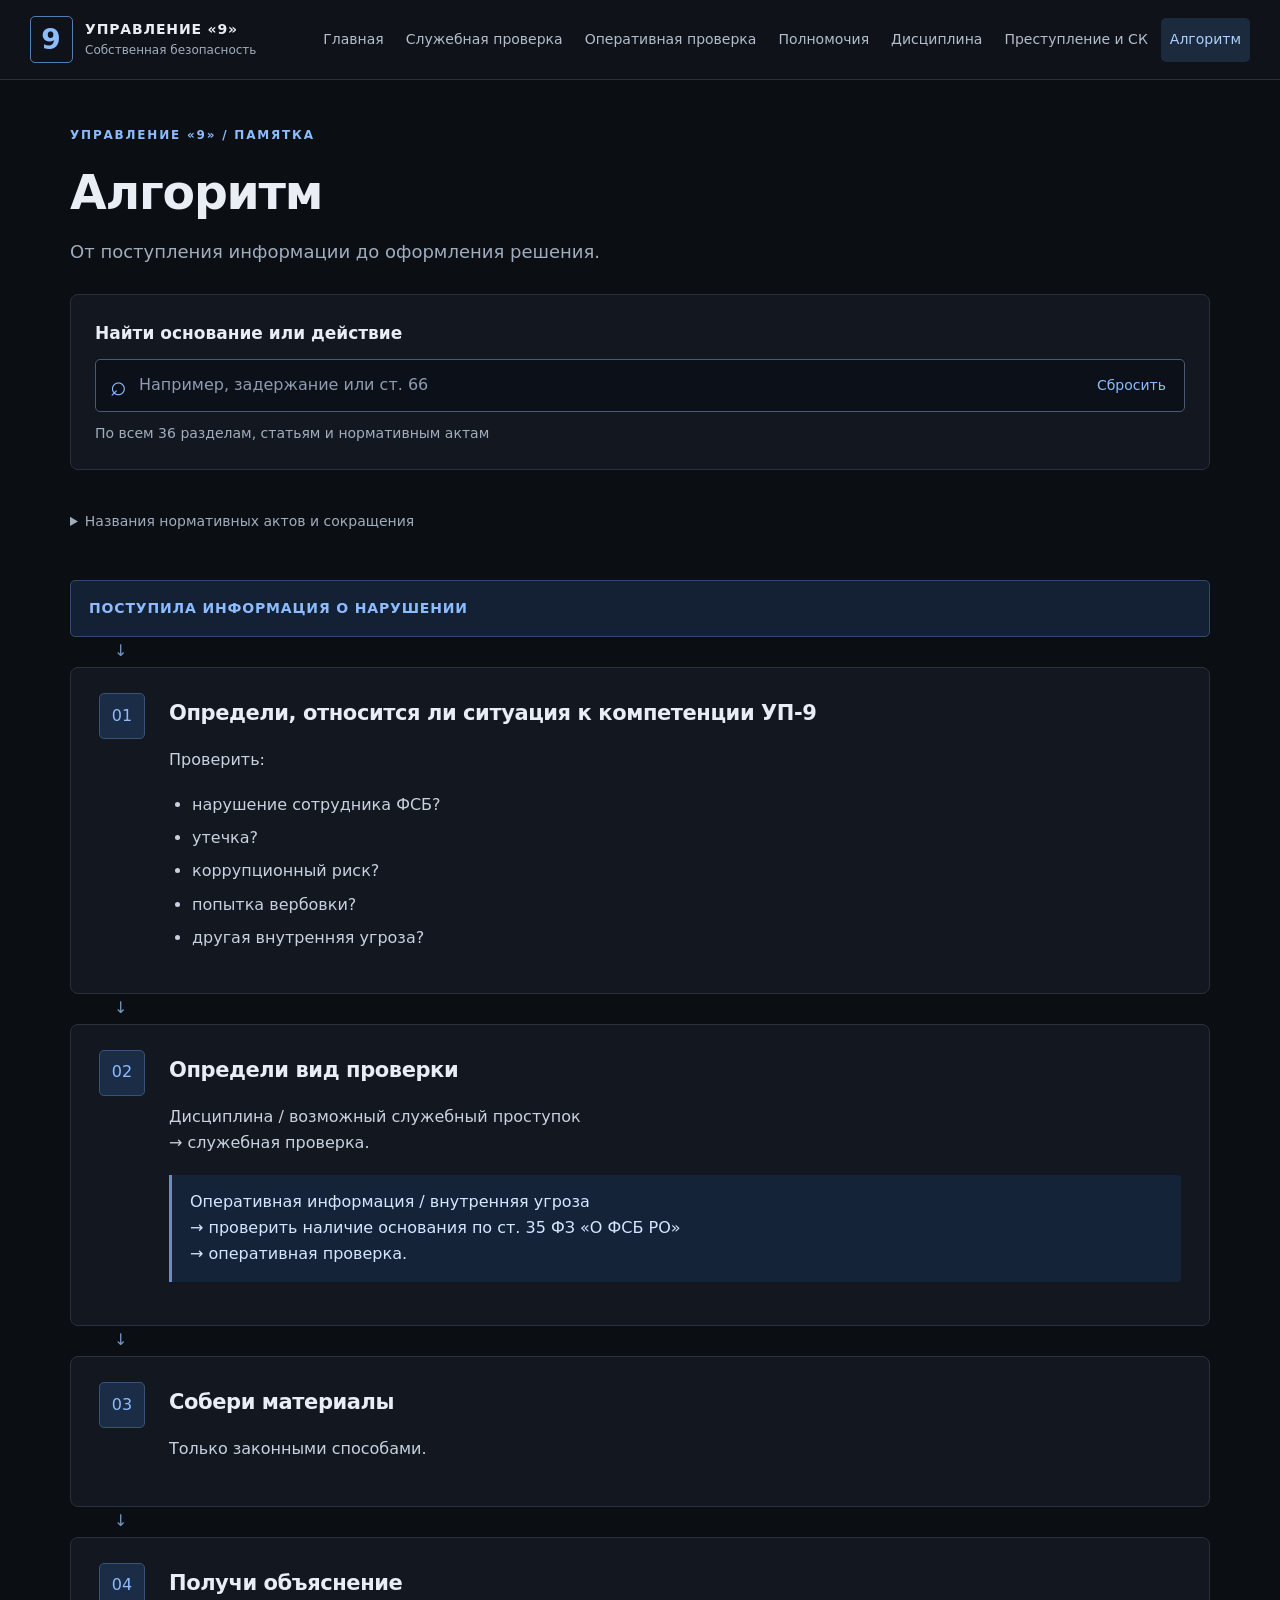
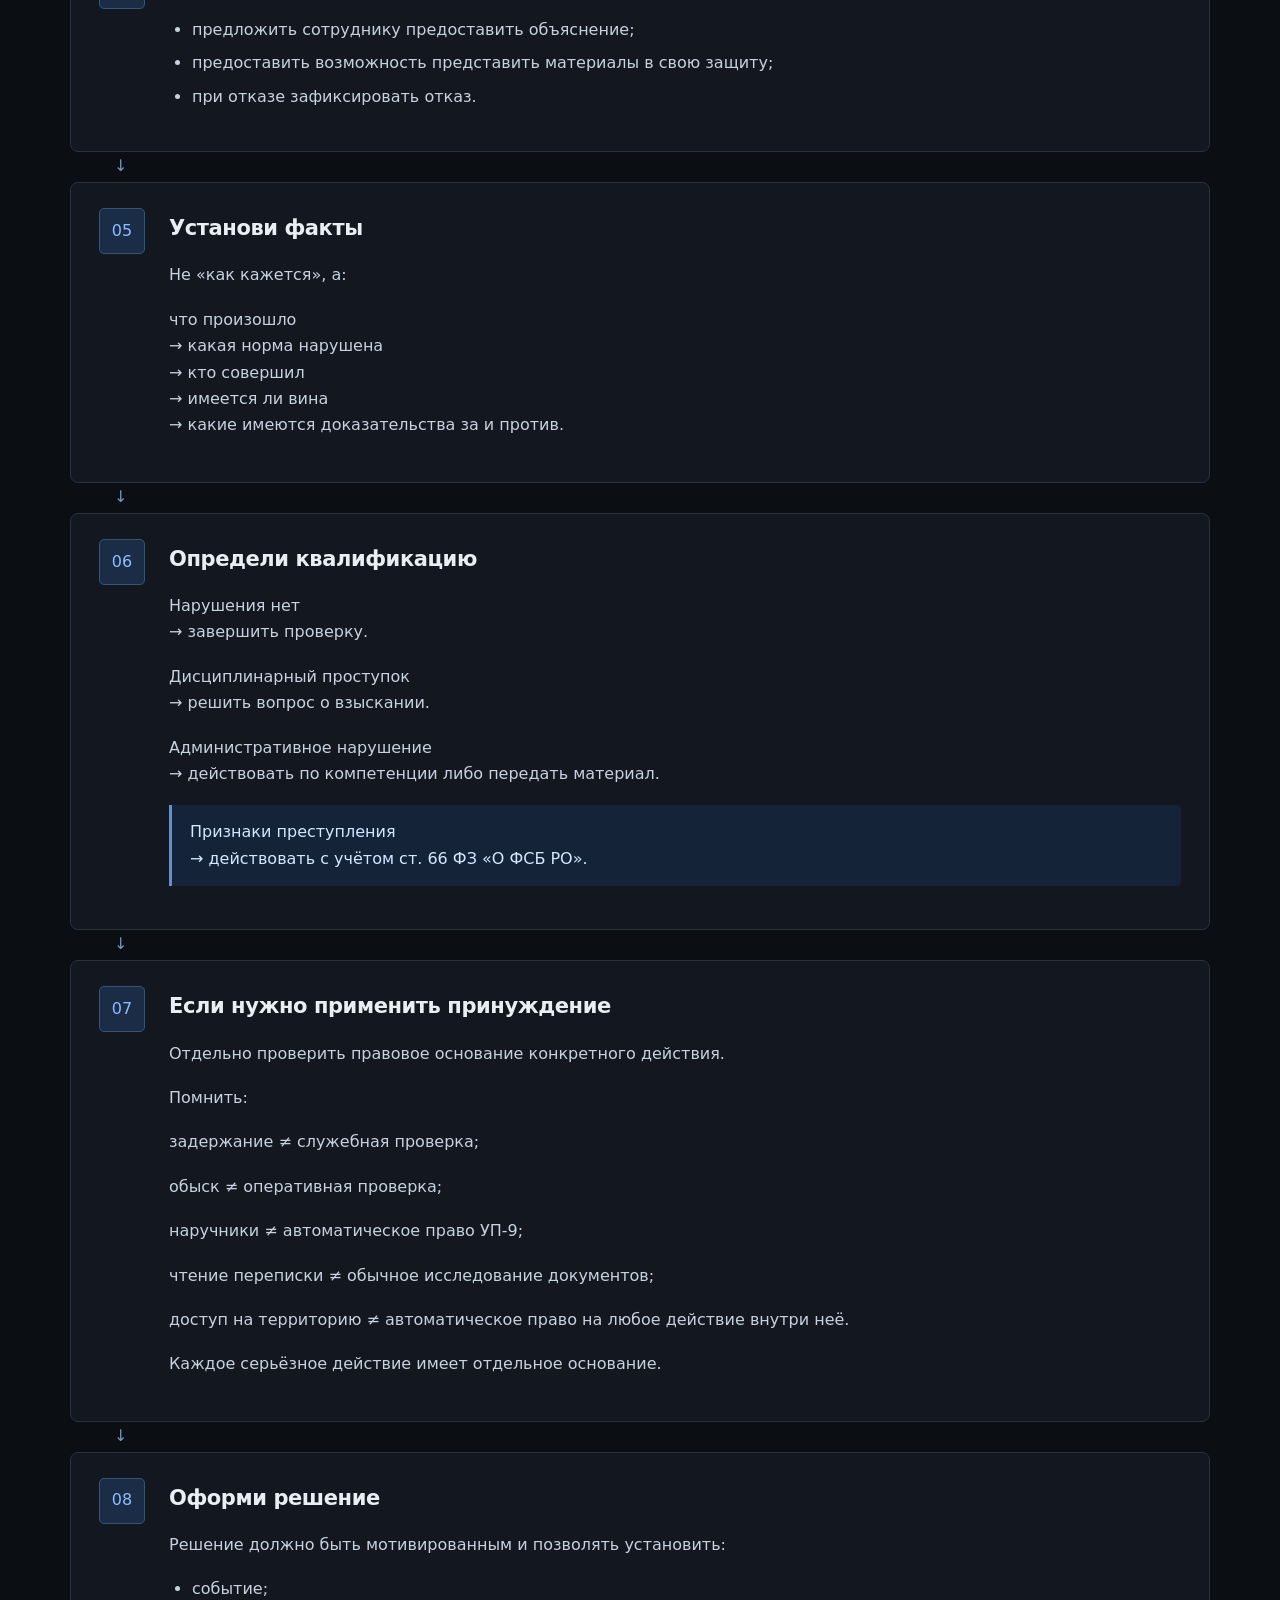
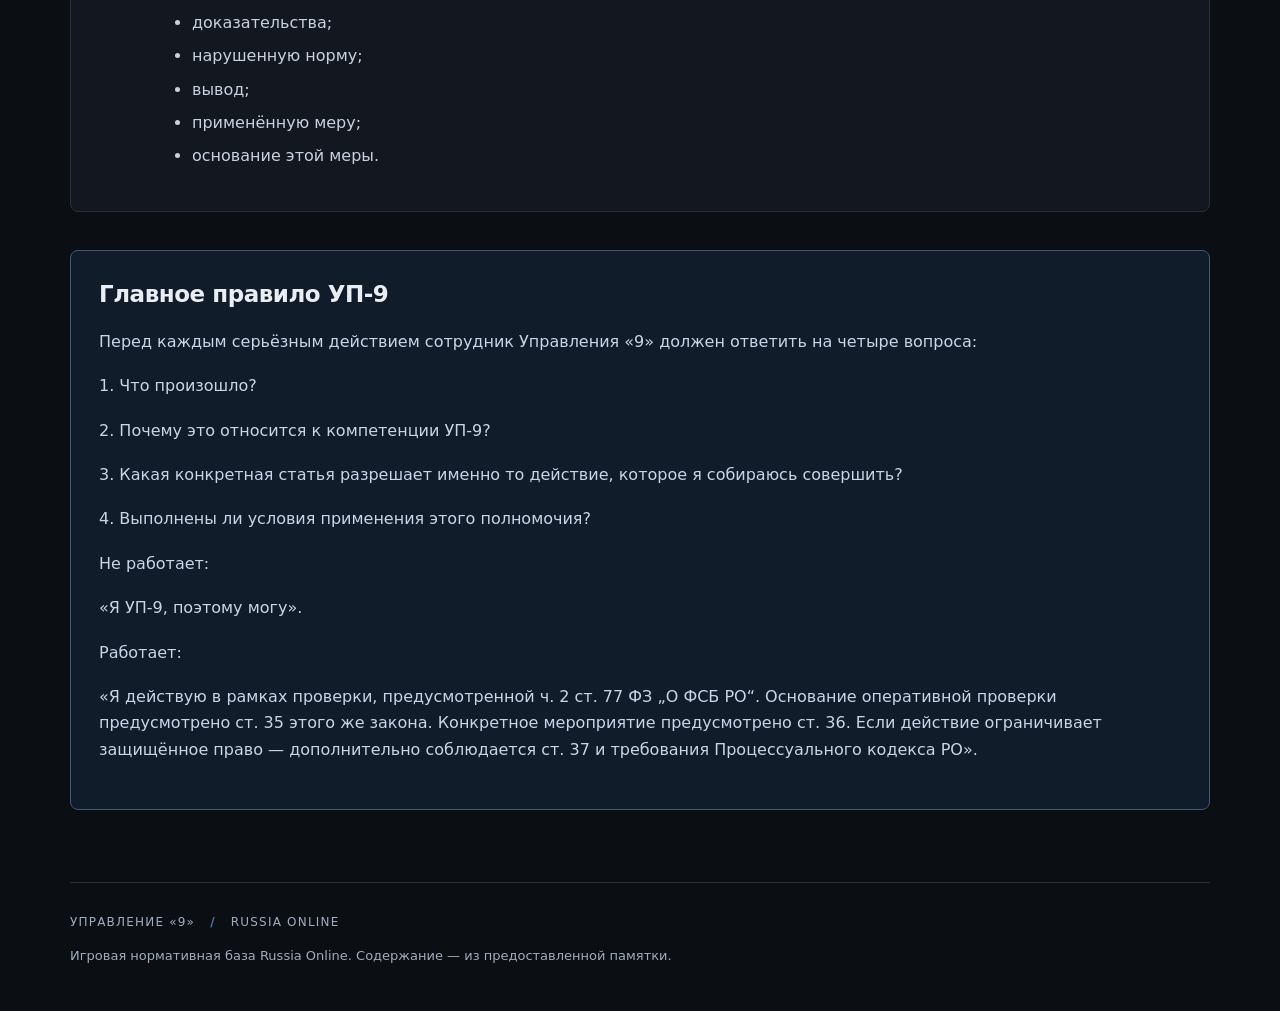
==== algorithm.html @ 3d4a3827 "Убрать ссылку на исходный текст из подвала всех страниц" ====
<!doctype html><html lang="ru"><head><meta charset="utf-8"><meta name="viewport" content="width=device-width, initial-scale=1"><meta name="description" content="Рабочая памятка Управления 9 для игрового проекта Russia Online. Основания, полномочия и ограничения."><title>Алгоритм · Управление «9»</title><link rel="icon" href="favicon.svg" type="image/svg+xml"><link rel="stylesheet" href="style.css"><script src="data.js" defer></script><script src="app.js" defer></script></head><body><a class="skip" href="#main">К содержанию</a><header><div class="header-inner"><a class="brand" href="index.html" aria-label="Управление 9 — главная"><span class="brand-mark">9</span><span>УПРАВЛЕНИЕ «9»<small>Собственная безопасность</small></span></a><button id="menu-toggle" aria-expanded="false" aria-controls="navigation">Меню <span aria-hidden="true">☰</span></button><nav id="navigation" aria-label="Главное меню"><a href="index.html">Главная</a><a href="service-check.html">Служебная проверка</a><a href="operative-check.html">Оперативная проверка</a><a href="powers.html">Полномочия</a><a href="discipline.html">Дисциплина</a><a href="crime-sk.html">Преступление и СК</a><a href="algorithm.html" aria-current="page">Алгоритм</a></nav></div></header><main id="main" tabindex="-1"><p class="eyebrow">УПРАВЛЕНИЕ «9» / ПАМЯТКА</p><h1>Алгоритм</h1><p class="subtitle">От поступления информации до оформления решения.</p><section class="search-panel" aria-label="Поиск по памятке"><label for="search">Найти основание или действие</label><div class="search-row"><span aria-hidden="true">⌕</span><input type="search" id="search" placeholder="Например, задержание или ст. 66" autocomplete="off"><button id="clear-search" type="button" aria-label="Очистить поиск">Сбросить</button></div><p id="search-status" role="status" class="muted">По всем 36 разделам, статьям и нормативным актам</p><div id="search-results" hidden></div></section><details class="glossary"><summary>Названия нормативных актов и сокращения</summary><p>ФЗ «О ФСБ РО» — Федеральный закон «О Федеральной службе безопасности РО». Внутренний устав ФСБ РО — Внутренний устав Федеральной службы безопасности РО.</p><p>Также в памятке: Федеральный закон «О государственной службе РО»; Федеральный закон «О статусе территорий и особых объектах РО»; Процессуальный кодекс РО.</p><p>ОРМ — оперативно-розыскные мероприятия. СК — Следственный комитет.</p></details><section id="section-36" class="flow"><h2>ПОСТУПИЛА ИНФОРМАЦИЯ О НАРУШЕНИИ</h2><article class="step"><span class="step-number">01</span><div><h2>Определи, относится ли ситуация к компетенции УП-9</h2><p class="">Проверить:</p><ul class=""><li>нарушение сотрудника ФСБ?</li><li>утечка?</li><li>коррупционный риск?</li><li>попытка вербовки?</li><li>другая внутренняя угроза?</li></ul></div></article><article class="step"><span class="step-number">02</span><div><h2>Определи вид проверки</h2><p class="">Дисциплина / возможный служебный проступок<br>→ служебная проверка.</p><p class="law">Оперативная информация / внутренняя угроза<br>→ проверить наличие основания по ст. 35 ФЗ «О ФСБ РО»<br>→ оперативная проверка.</p></div></article><article class="step"><span class="step-number">03</span><div><h2>Собери материалы</h2><p class="">Только законными способами.</p></div></article><article class="step"><span class="step-number">04</span><div><h2>Получи объяснение</h2><ul class=""><li>предложить сотруднику предоставить объяснение;</li><li>предоставить возможность представить материалы в свою защиту;</li><li>при отказе зафиксировать отказ.</li></ul></div></article><article class="step"><span class="step-number">05</span><div><h2>Установи факты</h2><p class="">Не «как кажется», а:</p><p class="">что произошло<br>→ какая норма нарушена<br>→ кто совершил<br>→ имеется ли вина<br>→ какие имеются доказательства за и против.</p></div></article><article class="step"><span class="step-number">06</span><div><h2>Определи квалификацию</h2><p class="">Нарушения нет<br>→ завершить проверку.</p><p class="">Дисциплинарный проступок<br>→ решить вопрос о взыскании.</p><p class="">Административное нарушение<br>→ действовать по компетенции либо передать материал.</p><p class="law">Признаки преступления<br>→ действовать с учётом ст. 66 ФЗ «О ФСБ РО».</p></div></article><article class="step"><span class="step-number">07</span><div><h2>Если нужно применить принуждение</h2><p class="">Отдельно проверить правовое основание конкретного действия.</p><p class="">Помнить:</p><p class="caution">задержание ≠ служебная проверка;</p><p class="caution">обыск ≠ оперативная проверка;</p><p class="caution">наручники ≠ автоматическое право УП-9;</p><p class="caution">чтение переписки ≠ обычное исследование документов;</p><p class="caution">доступ на территорию ≠ автоматическое право на любое действие внутри неё.</p><p class="">Каждое серьёзное действие имеет отдельное основание.</p></div></article><article class="step"><span class="step-number">08</span><div><h2>Оформи решение</h2><p class="">Решение должно быть мотивированным и позволять установить:</p><ul class=""><li>событие;</li><li>доказательства;</li><li>нарушенную норму;</li><li>вывод;</li><li>применённую меру;</li><li>основание этой меры.</li></ul></div></article></section><section class="main-rule"><h2>Главное правило УП-9</h2><p class="">Перед каждым серьёзным действием сотрудник Управления «9» должен ответить на четыре вопроса:</p><p class="">1. Что произошло?</p><p class="">2. Почему это относится к компетенции УП-9?</p><p class="">3. Какая конкретная статья разрешает именно то действие, которое я собираюсь совершить?</p><p class="">4. Выполнены ли условия применения этого полномочия?</p><p class="">Не работает:</p><p class="">«Я УП-9, поэтому могу».</p><p class="">Работает:</p><p class="law">«Я действую в рамках проверки, предусмотренной ч. 2 ст. 77 ФЗ „О ФСБ РО“. Основание оперативной проверки предусмотрено ст. 35 этого же закона. Конкретное мероприятие предусмотрено ст. 36. Если действие ограничивает защищённое право — дополнительно соблюдается ст. 37 и требования Процессуального кодекса РО».</p></section></main><footer><span>УПРАВЛЕНИЕ «9» <b>/</b> RUSSIA ONLINE</span><p>Игровая нормативная база Russia Online. Содержание — из предоставленной памятки.</p></footer><noscript><p class="notice">Материалы доступны без JavaScript. Для поиска и быстрых ответов включите JavaScript.</p></noscript></body></html>
---- style.css ----
:root{color-scheme:dark;--bg:#0b0e13;--surface:#131820;--line:#29313e;--text:#e9edf4;--muted:#a0adbe;--blue:#8cbcff;--red:#ffaaaa;--amber:#eed096;--green:#9cdbba}*{box-sizing:border-box}html{scroll-padding-top:130px}body{margin:0;background:var(--bg);color:var(--text);font-family:system-ui,-apple-system,"Segoe UI",sans-serif;font-size:16px;line-height:1.65}a{color:var(--blue);text-decoration:none}a:hover{text-decoration:underline}button,input{font:inherit}button,a,summary,input{-webkit-tap-highlight-color:transparent}button{cursor:pointer}button:focus-visible,a:focus-visible,summary:focus-visible,input:focus-visible{outline:2px solid var(--blue);outline-offset:4px}header{position:sticky;top:0;z-index:10;background:#10141bf5;border-bottom:1px solid var(--line);backdrop-filter:blur(12px)}.header-inner{max-width:1440px;margin:auto;padding:16px 30px;display:flex;align-items:center;gap:30px}.brand{display:flex;align-items:center;gap:12px;color:var(--text);font-size:14px;font-weight:750;letter-spacing:.06em;flex-shrink:0}.brand:hover{text-decoration:none}.brand-mark{width:43px;height:47px;border:1px solid #527db3;display:grid;place-items:center;font-size:28px;color:var(--blue);border-radius:5px}.brand small{display:block;font-size:12px;letter-spacing:0;color:var(--muted);font-weight:400}nav{display:flex;gap:4px;flex-wrap:wrap;margin-left:auto}nav a{padding:10px 9px;color:#b3bdcc;font-size:14px;min-height:44px;border-radius:5px}nav a[aria-current]{background:#1c2a3d;color:#acd0ff}nav a:hover{background:#1b2330;text-decoration:none}#menu-toggle{display:none}main{max-width:1200px;margin:auto;padding:46px 30px 72px;min-height:70vh}h1,h2,h3,p{margin-top:0}h1{font-size:clamp(30px,3.7vw,48px);line-height:1.16;letter-spacing:-.025em;font-weight:650;margin-bottom:16px}h2{font-size:23px;line-height:1.35;font-weight:600;letter-spacing:-.02em}h3{font-size:17px;line-height:1.5;margin-top:26px;margin-bottom:10px}p{margin-bottom:18px}.eyebrow{font-size:12px;font-weight:700;letter-spacing:.15em;color:var(--blue);margin-bottom:20px}.hero{display:flex;justify-content:space-between;align-items:center;gap:30px}.hero-index{font-size:100px;line-height:.95;color:#506681;font-weight:300;letter-spacing:-.09em;border-left:1px solid var(--line);padding:10px 0 10px 52px;min-width:210px}.hero-index span{display:block;letter-spacing:.24em;font-size:11px;text-align:center;margin-top:15px;color:var(--muted)}.subtitle{font-size:18px;color:var(--muted);max-width:900px;margin-bottom:28px}.principle{display:flex;align-items:center;justify-content:space-between;padding:24px 26px;background:#142135;border:1px solid #2f4a6e;border-radius:8px;gap:16px;margin-top:8px}.principle span{font-size:13px;color:#7793b8}.principle b{font-size:16px;font-weight:550;color:#d7e8ff;margin-left:10px}.principle i{font-style:normal;color:#6682a7}.intro{margin:20px 0 32px;color:var(--muted);max-width:990px}.search-panel{background:var(--surface);border:1px solid var(--line);border-radius:8px;padding:24px;margin:26px 0 30px}.search-panel label{display:block;font-size:17px;font-weight:550;margin-bottom:12px}.search-row{display:flex;align-items:center;background:#0c1119;border:1px solid #485b74;border-radius:5px;padding:0 8px 0 14px;gap:12px}.search-row>span{font-size:28px;color:var(--blue)}input{width:100%;min-width:0;min-height:50px;border:1px solid #485b74;border-radius:5px;padding:12px 14px;background:#0c1119;color:var(--text);font-size:16px}.search-row input{border:0;background:transparent;padding-left:0}input::placeholder{color:#8e9bb0}.search-row button,.text-button{color:var(--blue);background:transparent;border:0;padding:10px;min-height:44px;font-size:14px}#search-status{font-size:14px;margin:10px 0 0}.muted{color:var(--muted);font-size:14px}.section-heading{display:flex;align-items:center;justify-content:space-between;gap:16px;margin:32px 0 18px}.section-heading h2{margin:0}.quick-answer{margin-bottom:36px}.chips{display:flex;gap:8px;flex-wrap:wrap;margin:14px 0}.chips button{border:1px solid var(--line);background:var(--surface);color:#c0cbda;border-radius:5px;padding:8px 14px;min-height:44px;font-size:14px}.chips button:hover,.chips button[aria-pressed="true"]{background:#1b304b;border-color:#547eb3;color:#d9eaff}#answer:empty{display:none}.answer-card{background:#141d29;border:1px solid #344b69;border-left:3px solid var(--blue);border-radius:6px;padding:22px;margin-top:12px}.answer-card h3{margin:0 0 12px}.answer-card p{color:#bac8da}.answer-card a{display:inline-block;min-height:44px;padding-top:8px}.quick-grid{display:grid;grid-template-columns:repeat(3,1fr);gap:10px}.quick-card{display:flex;align-items:center;gap:16px;padding:21px 18px;min-height:88px;border:1px solid var(--line);border-radius:6px;color:var(--text);background:var(--surface)}.quick-card:hover{border-color:#527aae;background:#182331;text-decoration:none}.quick-card strong{font-size:15px;line-height:1.4;font-weight:500;flex:1}.quick-card>span:last-child{color:#779ac7}.number{font-size:13px;color:#7d91ae;font-variant-numeric:tabular-nums}.article{border:1px solid var(--line);border-radius:7px;background:var(--surface);margin-bottom:12px;scroll-margin-top:20px}.article:target{border-color:#6c9dde}.article summary{list-style:none;display:flex;align-items:center;gap:18px;padding:22px;cursor:pointer;min-height:84px}.article summary::-webkit-details-marker{display:none}.summary-title{font-size:18px;font-weight:550;flex:1;line-height:1.4}.badge{font-size:11px;letter-spacing:.04em;font-weight:700;border:1px solid currentColor;border-radius:4px;padding:4px 7px;white-space:nowrap}.warn{color:var(--amber);background:#2c261b}.danger{color:var(--red);background:#302025}.good{color:var(--green);background:#1a2c27}.info{color:var(--blue);background:#18283d}.plus{color:var(--muted);font-size:24px;line-height:1}.article[open] .plus{transform:rotate(45deg)}.article[open] summary{border-bottom:1px solid var(--line)}.article-body{padding:10px 32px 28px;max-width:960px}.article-body p,.article-body li,.step p,.step li{color:#c8d1df}.article-body ul,.step ul{padding-left:23px}.article-body li,.step li{margin-bottom:7px}.article-body .eyebrow{margin-top:26px;margin-bottom:10px;color:var(--blue)}.article-body .law,.step .law{background:#142338;border-left:3px solid #668fc7;border-radius:0 4px 4px 0;padding:14px 18px;color:#d5e6ff}.article-body .danger-text,.danger-text{color:var(--red)}.article-body .good-text{color:var(--green)}.article-body .caution{border-left:3px solid #a68c5d;padding-left:16px;color:#ead3ad}.glossary{font-size:14px;color:var(--muted);margin:22px 0}.glossary summary{cursor:pointer;min-height:44px;padding:10px 0}.glossary p{max-width:850px}.related{border:1px solid var(--line);padding:24px;margin-top:24px;border-radius:6px}.related a{display:block;min-height:44px;padding:8px 0}.notice{margin-top:24px;padding:20px;border-left:3px solid #b59c68;background:#241f17;color:#e9d4ad}.flow{margin-top:36px}.flow>h2{font-size:14px;letter-spacing:.06em;color:var(--blue);padding:18px;background:#142135;border:1px solid #2f4a6e;border-radius:5px}.step{position:relative;display:grid;grid-template-columns:48px 1fr;gap:22px;padding:25px 28px;background:var(--surface);border:1px solid var(--line);border-radius:8px;margin:30px 0}.step:before{content:'↓';position:absolute;top:-30px;left:43px;color:#7396c2}.step h2{font-size:21px;margin:6px 0 20px}.step-number{display:grid;place-items:center;align-self:start;width:46px;height:46px;background:#1b2d46;border:1px solid #365478;border-radius:5px;color:var(--blue)}.main-rule{padding:28px;border:1px solid #405878;border-radius:8px;margin-top:38px;background:#111c2b}.main-rule p{color:#c8d5e7}footer{max-width:1140px;margin:auto;border-top:1px solid var(--line);padding:28px 0 40px;font-size:13px;color:var(--muted)}footer>span{letter-spacing:.1em;font-size:12px}footer b{color:#527aae;margin:0 10px}footer p{margin:12px 0 5px}footer a{display:inline-block;min-height:44px;padding-top:10px}.result{display:block;border-top:1px solid var(--line);padding:17px 0}.result strong{display:block;color:#c7dfff;font-size:17px}.result span{display:block;color:var(--muted);font-size:14px;margin-top:4px}.result:hover{text-decoration:none}.result:hover strong{text-decoration:underline}#search-results{margin-top:18px;max-height:520px;overflow-y:auto}.skip{position:absolute;left:20px;top:-100px;padding:12px;background:#244a78;z-index:20}.skip:focus{top:10px}.sr-only{position:absolute;width:1px;height:1px;overflow:hidden;clip-path:inset(50%)}[hidden]{display:none!important}a,span,p,h1,h2,h3,strong,li{overflow-wrap:break-word}@media(max-width:1180px){.header-inner{flex-wrap:wrap;gap:10px;padding:12px 24px}nav{margin-left:0;width:100%}html{scroll-padding-top:170px}}@media(max-width:760px){.header-inner{padding:12px 18px;justify-content:space-between}.brand{font-size:12px}.brand small{font-size:11px}.brand-mark{height:40px;width:37px;font-size:25px}#menu-toggle{display:block;min-height:44px;background:var(--surface);border:1px solid #3c4b60;color:var(--text);border-radius:5px;padding:8px 12px;font-size:14px}nav{display:none;max-height:65vh;overflow:auto}nav.open{display:flex;flex-direction:column}nav a{padding:12px}html{scroll-padding-top:90px}main{padding:30px 18px 48px}.hero-index{display:none}.eyebrow{font-size:11px;letter-spacing:.1em}.subtitle{font-size:16px}.principle{flex-direction:column;align-items:flex-start;gap:14px;padding:20px}.principle i{display:none}.principle b{font-size:15px}.intro{font-size:15px}.search-panel{padding:18px;margin:24px 0}.search-row{gap:6px;padding-left:10px}.search-row input{font-size:16px}.search-row button{font-size:12px;padding:5px}.search-row>span{display:none}.section-heading{align-items:baseline;gap:10px}.section-heading h2{font-size:21px}.section-heading>.muted{font-size:12px}.quick-grid{grid-template-columns:repeat(2,minmax(0,1fr));gap:8px}.quick-card{padding:15px 12px;flex-wrap:wrap;gap:6px;align-content:flex-start;min-height:104px}.quick-card strong{flex-basis:100%;order:2;font-size:14px}.quick-card>span:last-child{margin-left:auto}.article summary{padding:18px 16px;gap:12px;flex-wrap:wrap}.summary-title{font-size:17px;flex-basis:calc(100% - 66px)}.badge{margin-left:28px;font-size:10px}.plus{margin-left:auto}.article-body{padding:8px 18px 20px}.article-body .law{padding:12px;font-size:15px}.step{grid-template-columns:1fr;gap:12px;padding:20px}.step h2{font-size:20px}.step:before{left:40px}.main-rule{padding:20px}footer{margin:0 18px;padding-top:24px}.chips{gap:7px}.chips button{padding:8px 11px}.answer-card{padding:18px}}@media print{header,.search-panel,.quick-answer,footer,#expand-all{display:none}body{background:white;color:black}.article,.step{break-inside:avoid;background:white;color:black}.article-body p,.article-body li{color:black}main{max-width:none}}

/* Topic labels may wrap without shrinking the title or escaping a mobile card. */
.badge{white-space:normal;max-width:42%;line-height:1.5;text-align:center}.summary-title{min-width:0}.article-body ul.danger-text li{color:var(--red)}.article-body ul.good-text li{color:var(--green)}@media(max-width:760px){.badge{max-width:calc(100% - 58px);font-size:11px}}
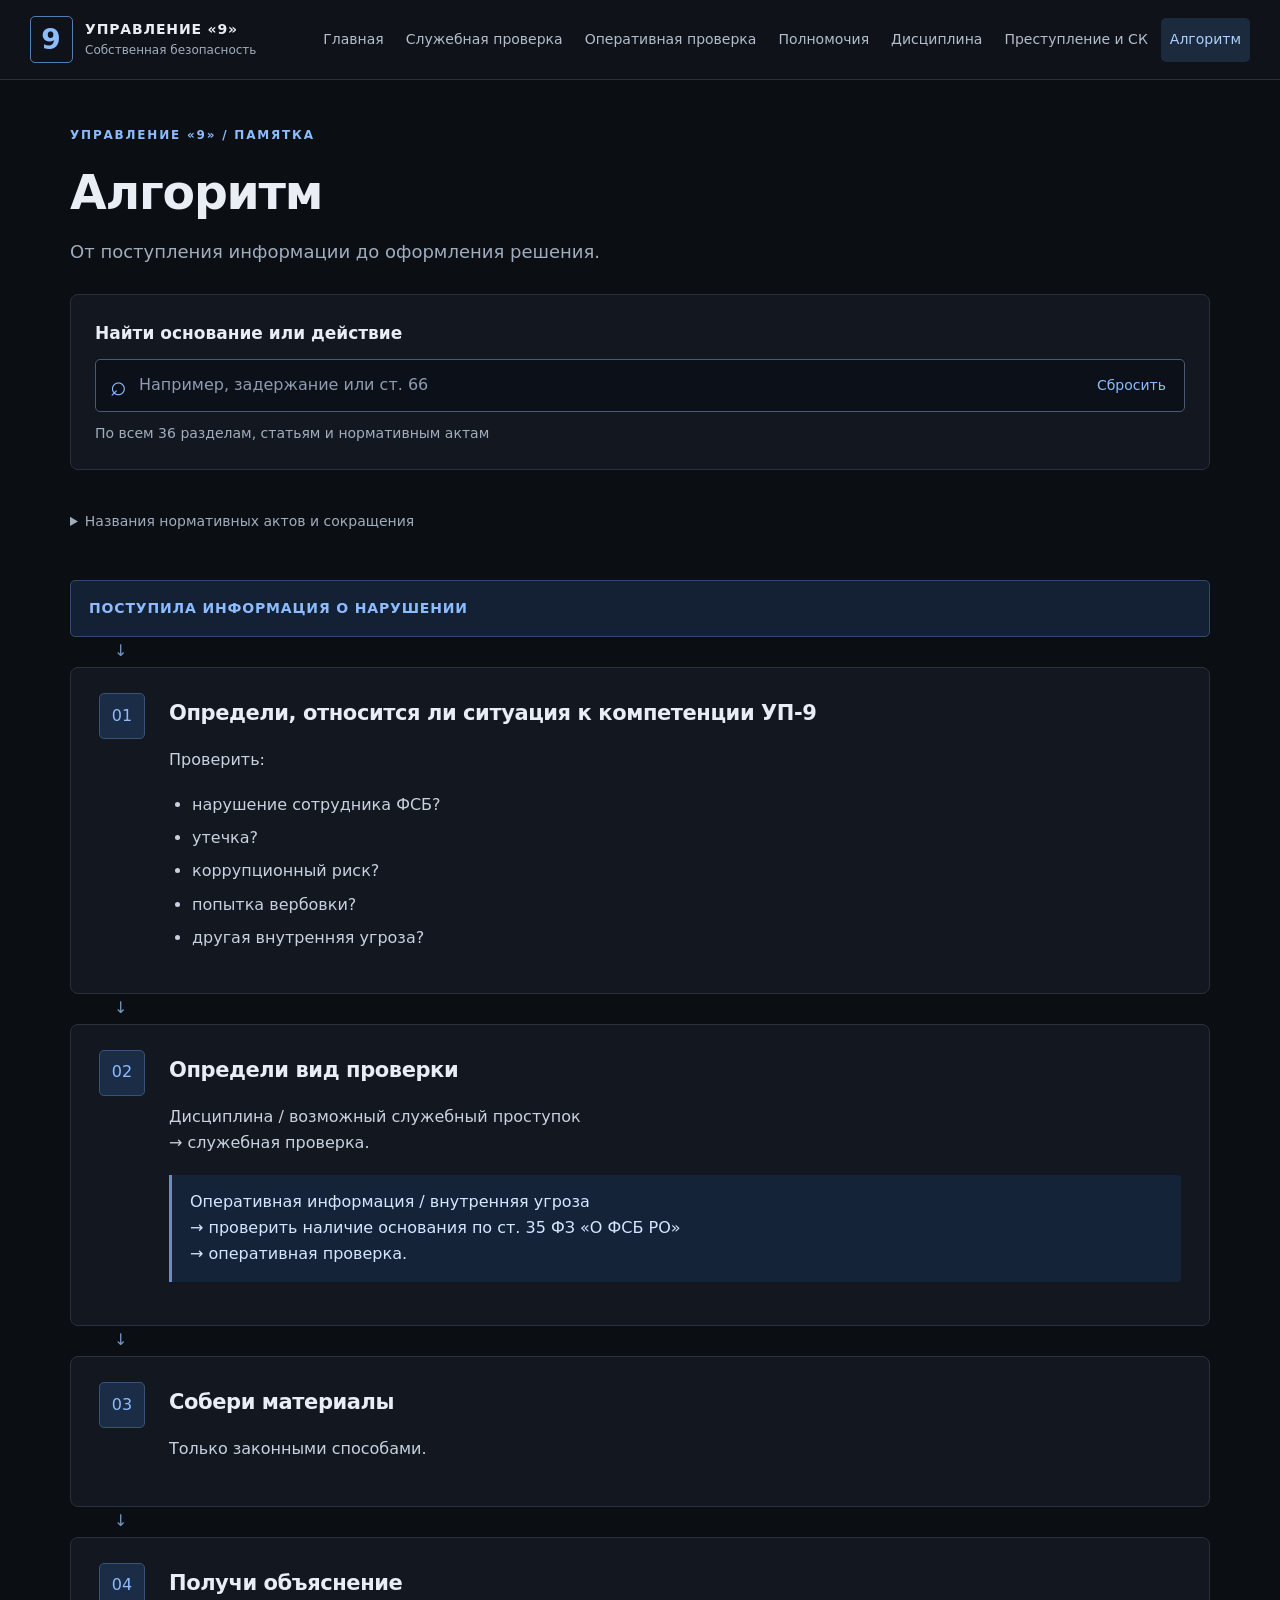
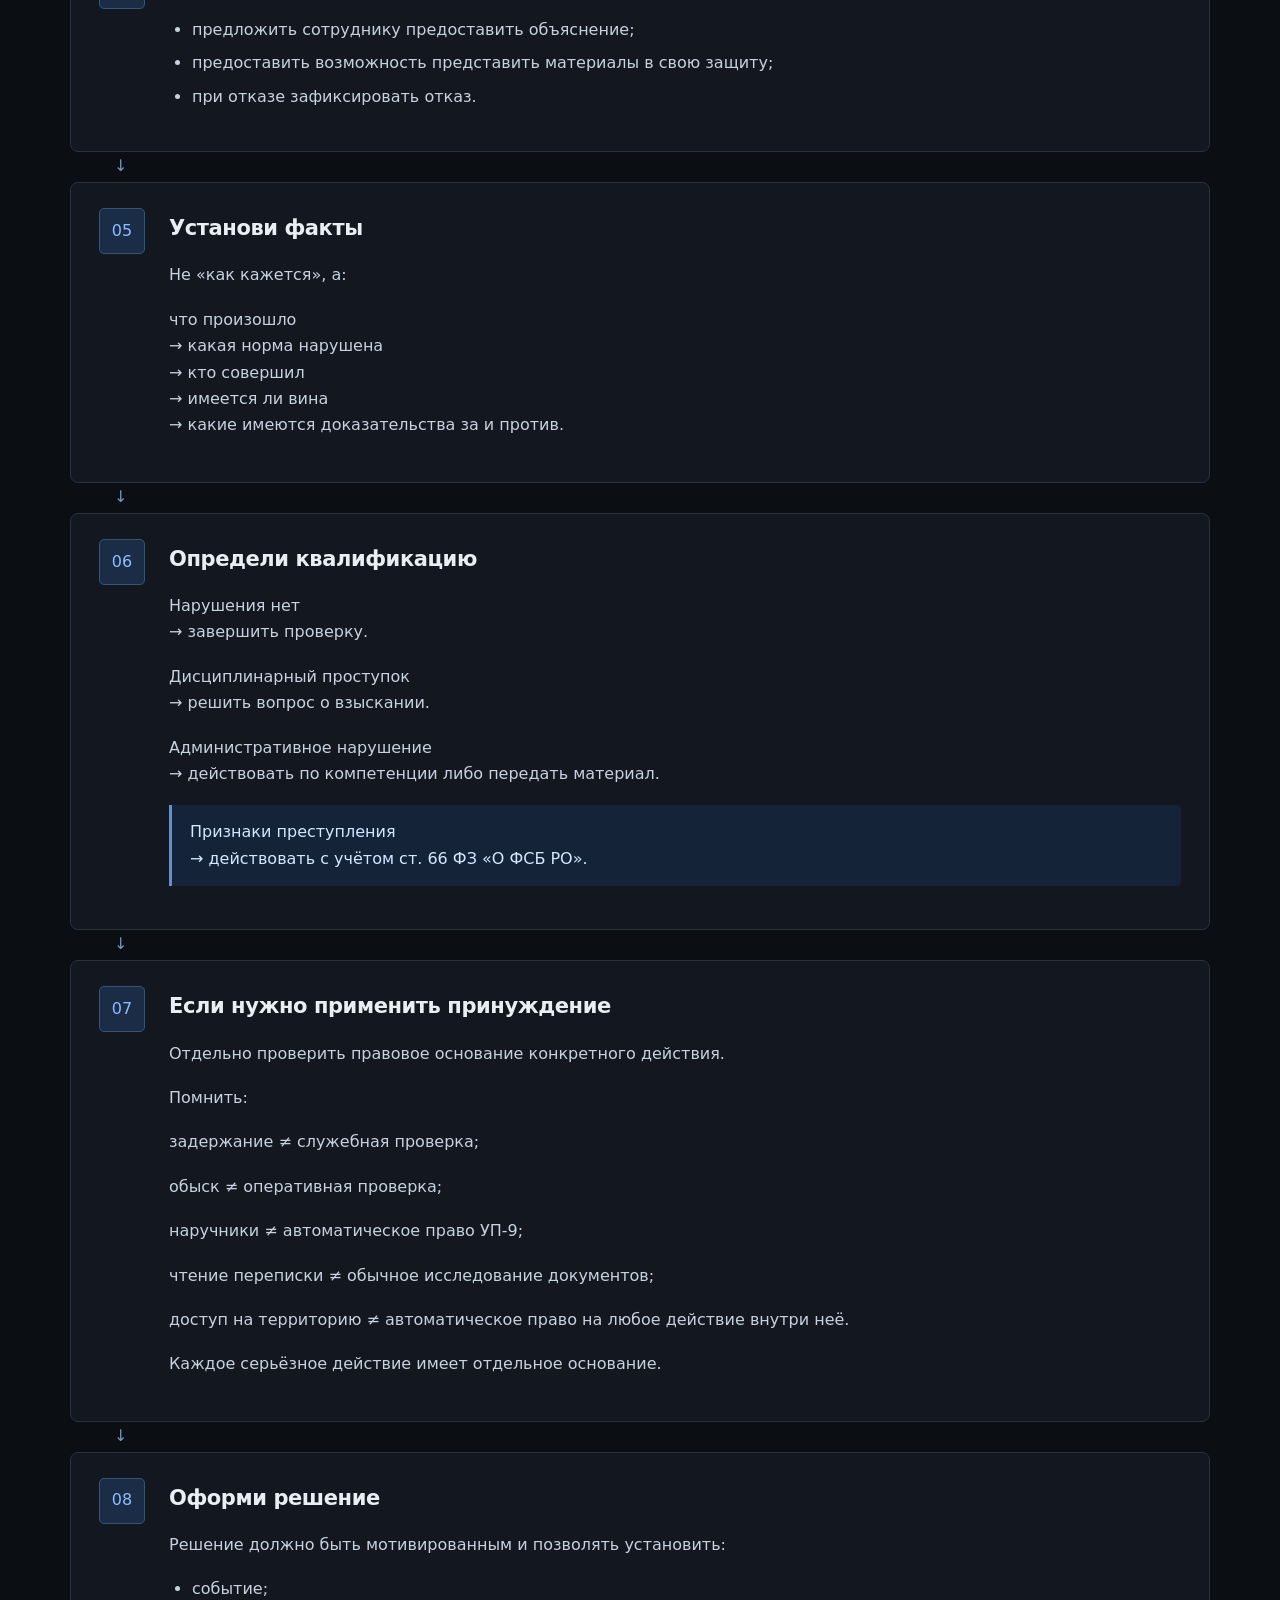
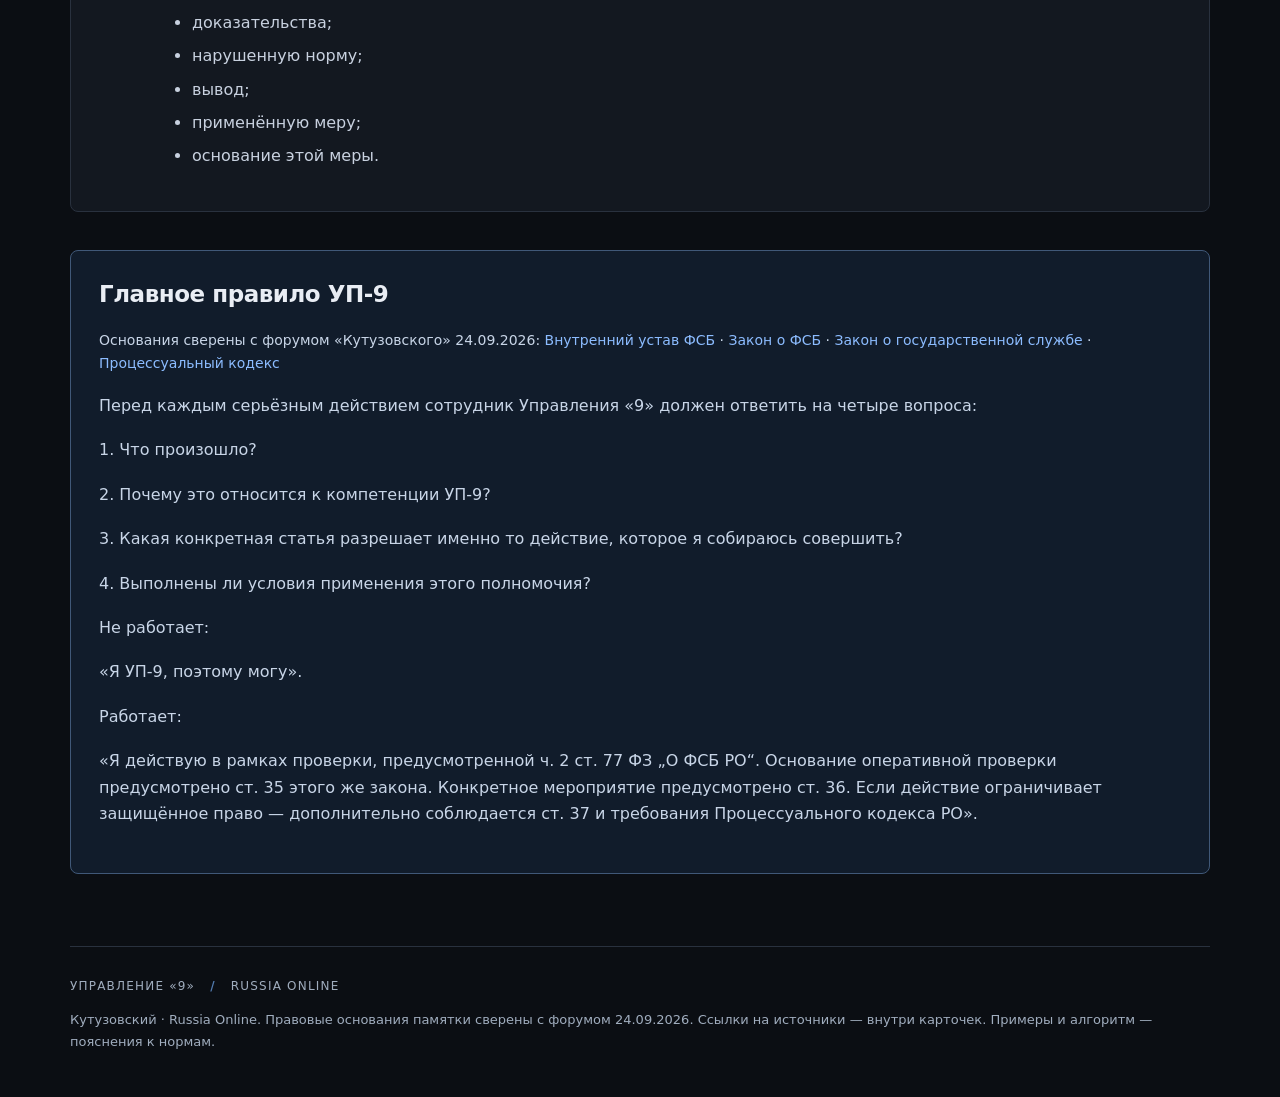
==== commit c29846e8: "Verify memo against Kutuzovsky forum and correct access requirements" ====
--- a/algorithm.html
+++ b/algorithm.html
@@ -1 +1 @@
-<!doctype html><html lang="ru"><head><meta charset="utf-8"><meta name="viewport" content="width=device-width, initial-scale=1"><meta name="description" content="Рабочая памятка Управления 9 для игрового проекта Russia Online. Основания, полномочия и ограничения."><title>Алгоритм · Управление «9»</title><link rel="icon" href="favicon.svg" type="image/svg+xml"><link rel="stylesheet" href="style.css"><script src="data.js" defer></script><script src="app.js" defer></script></head><body><a class="skip" href="#main">К содержанию</a><header><div class="header-inner"><a class="brand" href="index.html" aria-label="Управление 9 — главная"><span class="brand-mark">9</span><span>УПРАВЛЕНИЕ «9»<small>Собственная безопасность</small></span></a><button id="menu-toggle" aria-expanded="false" aria-controls="navigation">Меню <span aria-hidden="true">☰</span></button><nav id="navigation" aria-label="Главное меню"><a href="index.html">Главная</a><a href="service-check.html">Служебная проверка</a><a href="operative-check.html">Оперативная проверка</a><a href="powers.html">Полномочия</a><a href="discipline.html">Дисциплина</a><a href="crime-sk.html">Преступление и СК</a><a href="algorithm.html" aria-current="page">Алгоритм</a></nav></div></header><main id="main" tabindex="-1"><p class="eyebrow">УПРАВЛЕНИЕ «9» / ПАМЯТКА</p><h1>Алгоритм</h1><p class="subtitle">От поступления информации до оформления решения.</p><section class="search-panel" aria-label="Поиск по памятке"><label for="search">Найти основание или действие</label><div class="search-row"><span aria-hidden="true">⌕</span><input type="search" id="search" placeholder="Например, задержание или ст. 66" autocomplete="off"><button id="clear-search" type="button" aria-label="Очистить поиск">Сбросить</button></div><p id="search-status" role="status" class="muted">По всем 36 разделам, статьям и нормативным актам</p><div id="search-results" hidden></div></section><details class="glossary"><summary>Названия нормативных актов и сокращения</summary><p>ФЗ «О ФСБ РО» — Федеральный закон «О Федеральной службе безопасности РО». Внутренний устав ФСБ РО — Внутренний устав Федеральной службы безопасности РО.</p><p>Также в памятке: Федеральный закон «О государственной службе РО»; Федеральный закон «О статусе территорий и особых объектах РО»; Процессуальный кодекс РО.</p><p>ОРМ — оперативно-розыскные мероприятия. СК — Следственный комитет.</p></details><section id="section-36" class="flow"><h2>ПОСТУПИЛА ИНФОРМАЦИЯ О НАРУШЕНИИ</h2><article class="step"><span class="step-number">01</span><div><h2>Определи, относится ли ситуация к компетенции УП-9</h2><p class="">Проверить:</p><ul class=""><li>нарушение сотрудника ФСБ?</li><li>утечка?</li><li>коррупционный риск?</li><li>попытка вербовки?</li><li>другая внутренняя угроза?</li></ul></div></article><article class="step"><span class="step-number">02</span><div><h2>Определи вид проверки</h2><p class="">Дисциплина / возможный служебный проступок<br>→ служебная проверка.</p><p class="law">Оперативная информация / внутренняя угроза<br>→ проверить наличие основания по ст. 35 ФЗ «О ФСБ РО»<br>→ оперативная проверка.</p></div></article><article class="step"><span class="step-number">03</span><div><h2>Собери материалы</h2><p class="">Только законными способами.</p></div></article><article class="step"><span class="step-number">04</span><div><h2>Получи объяснение</h2><ul class=""><li>предложить сотруднику предоставить объяснение;</li><li>предоставить возможность представить материалы в свою защиту;</li><li>при отказе зафиксировать отказ.</li></ul></div></article><article class="step"><span class="step-number">05</span><div><h2>Установи факты</h2><p class="">Не «как кажется», а:</p><p class="">что произошло<br>→ какая норма нарушена<br>→ кто совершил<br>→ имеется ли вина<br>→ какие имеются доказательства за и против.</p></div></article><article class="step"><span class="step-number">06</span><div><h2>Определи квалификацию</h2><p class="">Нарушения нет<br>→ завершить проверку.</p><p class="">Дисциплинарный проступок<br>→ решить вопрос о взыскании.</p><p class="">Административное нарушение<br>→ действовать по компетенции либо передать материал.</p><p class="law">Признаки преступления<br>→ действовать с учётом ст. 66 ФЗ «О ФСБ РО».</p></div></article><article class="step"><span class="step-number">07</span><div><h2>Если нужно применить принуждение</h2><p class="">Отдельно проверить правовое основание конкретного действия.</p><p class="">Помнить:</p><p class="caution">задержание ≠ служебная проверка;</p><p class="caution">обыск ≠ оперативная проверка;</p><p class="caution">наручники ≠ автоматическое право УП-9;</p><p class="caution">чтение переписки ≠ обычное исследование документов;</p><p class="caution">доступ на территорию ≠ автоматическое право на любое действие внутри неё.</p><p class="">Каждое серьёзное действие имеет отдельное основание.</p></div></article><article class="step"><span class="step-number">08</span><div><h2>Оформи решение</h2><p class="">Решение должно быть мотивированным и позволять установить:</p><ul class=""><li>событие;</li><li>доказательства;</li><li>нарушенную норму;</li><li>вывод;</li><li>применённую меру;</li><li>основание этой меры.</li></ul></div></article></section><section class="main-rule"><h2>Главное правило УП-9</h2><p class="">Перед каждым серьёзным действием сотрудник Управления «9» должен ответить на четыре вопроса:</p><p class="">1. Что произошло?</p><p class="">2. Почему это относится к компетенции УП-9?</p><p class="">3. Какая конкретная статья разрешает именно то действие, которое я собираюсь совершить?</p><p class="">4. Выполнены ли условия применения этого полномочия?</p><p class="">Не работает:</p><p class="">«Я УП-9, поэтому могу».</p><p class="">Работает:</p><p class="law">«Я действую в рамках проверки, предусмотренной ч. 2 ст. 77 ФЗ „О ФСБ РО“. Основание оперативной проверки предусмотрено ст. 35 этого же закона. Конкретное мероприятие предусмотрено ст. 36. Если действие ограничивает защищённое право — дополнительно соблюдается ст. 37 и требования Процессуального кодекса РО».</p></section></main><footer><span>УПРАВЛЕНИЕ «9» <b>/</b> RUSSIA ONLINE</span><p>Игровая нормативная база Russia Online. Содержание — из предоставленной памятки.</p></footer><noscript><p class="notice">Материалы доступны без JavaScript. Для поиска и быстрых ответов включите JavaScript.</p></noscript></body></html>+<!doctype html><html lang="ru"><head><meta charset="utf-8"><meta name="viewport" content="width=device-width, initial-scale=1"><meta name="description" content="Рабочая памятка Управления 9 для игрового проекта Russia Online. Основания, полномочия и ограничения."><title>Алгоритм · Управление «9»</title><link rel="icon" href="favicon.svg" type="image/svg+xml"><link rel="stylesheet" href="style.css?v=forum-verified-1"><script src="data.js?v=forum-verified-1" defer></script><script src="app.js?v=forum-verified-1" defer></script></head><body><a class="skip" href="#main">К содержанию</a><header><div class="header-inner"><a class="brand" href="index.html" aria-label="Управление 9 — главная"><span class="brand-mark">9</span><span>УПРАВЛЕНИЕ «9»<small>Собственная безопасность</small></span></a><button id="menu-toggle" aria-expanded="false" aria-controls="navigation">Меню <span aria-hidden="true">☰</span></button><nav id="navigation" aria-label="Главное меню"><a href="index.html">Главная</a><a href="service-check.html">Служебная проверка</a><a href="operative-check.html">Оперативная проверка</a><a href="powers.html">Полномочия</a><a href="discipline.html">Дисциплина</a><a href="crime-sk.html">Преступление и СК</a><a href="algorithm.html" aria-current="page">Алгоритм</a></nav></div></header><main id="main" tabindex="-1"><p class="eyebrow">УПРАВЛЕНИЕ «9» / ПАМЯТКА</p><h1>Алгоритм</h1><p class="subtitle">От поступления информации до оформления решения.</p><section class="search-panel" aria-label="Поиск по памятке"><label for="search">Найти основание или действие</label><div class="search-row"><span aria-hidden="true">⌕</span><input type="search" id="search" placeholder="Например, задержание или ст. 66" autocomplete="off"><button id="clear-search" type="button" aria-label="Очистить поиск">Сбросить</button></div><p id="search-status" role="status" class="muted">По всем 36 разделам, статьям и нормативным актам</p><div id="search-results" hidden></div></section><details class="glossary"><summary>Названия нормативных актов и сокращения</summary><p>ФЗ «О ФСБ РО» — Федеральный закон «О Федеральной службе безопасности РО». Внутренний устав ФСБ РО — Внутренний устав Федеральной службы безопасности РО.</p><p>Также в памятке: Федеральный закон «О государственной службе РО»; Федеральный закон «О государственных территориях РО»; Процессуальный кодекс РО.</p><p>ОРМ — оперативно-розыскные мероприятия. СК — Следственный комитет.</p></details><section id="section-36" class="flow"><h2>ПОСТУПИЛА ИНФОРМАЦИЯ О НАРУШЕНИИ</h2><article class="step"><span class="step-number">01</span><div><h2>Определи, относится ли ситуация к компетенции УП-9</h2><p class="">Проверить:</p><ul class=""><li>нарушение сотрудника ФСБ?</li><li>утечка?</li><li>коррупционный риск?</li><li>попытка вербовки?</li><li>другая внутренняя угроза?</li></ul></div></article><article class="step"><span class="step-number">02</span><div><h2>Определи вид проверки</h2><p class="">Дисциплина / возможный служебный проступок<br>→ служебная проверка.</p><p class="law">Оперативная информация / внутренняя угроза<br>→ проверить наличие основания по ст. 35 ФЗ «О ФСБ РО»<br>→ оперативная проверка.</p></div></article><article class="step"><span class="step-number">03</span><div><h2>Собери материалы</h2><p class="">Только законными способами.</p></div></article><article class="step"><span class="step-number">04</span><div><h2>Получи объяснение</h2><ul class=""><li>предложить сотруднику предоставить объяснение;</li><li>предоставить возможность представить материалы в свою защиту;</li><li>при отказе зафиксировать отказ.</li></ul></div></article><article class="step"><span class="step-number">05</span><div><h2>Установи факты</h2><p class="">Не «как кажется», а:</p><p class="">что произошло<br>→ какая норма нарушена<br>→ кто совершил<br>→ имеется ли вина<br>→ какие имеются доказательства за и против.</p></div></article><article class="step"><span class="step-number">06</span><div><h2>Определи квалификацию</h2><p class="">Нарушения нет<br>→ завершить проверку.</p><p class="">Дисциплинарный проступок<br>→ решить вопрос о взыскании.</p><p class="">Административное нарушение<br>→ действовать по компетенции либо передать материал.</p><p class="law">Признаки преступления<br>→ действовать с учётом ст. 66 ФЗ «О ФСБ РО».</p></div></article><article class="step"><span class="step-number">07</span><div><h2>Если нужно применить принуждение</h2><p class="">Отдельно проверить правовое основание конкретного действия.</p><p class="">Помнить:</p><p class="caution">задержание ≠ служебная проверка;</p><p class="caution">обыск ≠ оперативная проверка;</p><p class="caution">наручники ≠ автоматическое право УП-9;</p><p class="caution">чтение переписки ≠ обычное исследование документов;</p><p class="caution">доступ на территорию ≠ автоматическое право на любое действие внутри неё.</p><p class="">Каждое серьёзное действие имеет отдельное основание.</p></div></article><article class="step"><span class="step-number">08</span><div><h2>Оформи решение</h2><p class="">Решение должно быть мотивированным и позволять установить:</p><ul class=""><li>событие;</li><li>доказательства;</li><li>нарушенную норму;</li><li>вывод;</li><li>применённую меру;</li><li>основание этой меры.</li></ul></div></article></section><section class="main-rule"><h2>Главное правило УП-9</h2><p class="muted">Основания сверены с форумом «Кутузовского» 24.09.2026: <a href="https://forum.russia.online/threads/vnutrennii-ustav-federal-noi-sluzhby-bezopasnosti.4634/" target="_blank" rel="noopener">Внутренний устав ФСБ</a> · <a href="https://forum.russia.online/threads/federal-nyi-zakon-o-federal-noi-sluzhbe-bezopasnosti-ro.5310/" target="_blank" rel="noopener">Закон о ФСБ</a> · <a href="https://forum.russia.online/threads/federal-nyi-zakon-o-gosudarstvennoi-sluzhbe-ro.4971/" target="_blank" rel="noopener">Закон о государственной службе</a> · <a href="https://forum.russia.online/threads/protsessual-nyi-kodeks-ro.4910/" target="_blank" rel="noopener">Процессуальный кодекс</a></p><p class="">Перед каждым серьёзным действием сотрудник Управления «9» должен ответить на четыре вопроса:</p><p class="">1. Что произошло?</p><p class="">2. Почему это относится к компетенции УП-9?</p><p class="">3. Какая конкретная статья разрешает именно то действие, которое я собираюсь совершить?</p><p class="">4. Выполнены ли условия применения этого полномочия?</p><p class="">Не работает:</p><p class="">«Я УП-9, поэтому могу».</p><p class="">Работает:</p><p class="law">«Я действую в рамках проверки, предусмотренной ч. 2 ст. 77 ФЗ „О ФСБ РО“. Основание оперативной проверки предусмотрено ст. 35 этого же закона. Конкретное мероприятие предусмотрено ст. 36. Если действие ограничивает защищённое право — дополнительно соблюдается ст. 37 и требования Процессуального кодекса РО».</p></section></main><footer><span>УПРАВЛЕНИЕ «9» <b>/</b> RUSSIA ONLINE</span><p>Кутузовский · Russia Online. Правовые основания памятки сверены с форумом 24.09.2026. Ссылки на источники — внутри карточек. Примеры и алгоритм — пояснения к нормам.</p></footer><noscript><p class="notice">Материалы доступны без JavaScript. Для поиска и быстрых ответов включите JavaScript.</p></noscript></body></html>
--- a/style.css
+++ b/style.css
@@ -2,3 +2,9 @@
 
 /* Topic labels may wrap without shrinking the title or escaping a mobile card. */
 .badge{white-space:normal;max-width:42%;line-height:1.5;text-align:center}.summary-title{min-width:0}.article-body ul.danger-text li{color:var(--red)}.article-body ul.good-text li{color:var(--green)}@media(max-width:760px){.badge{max-width:calc(100% - 58px);font-size:11px}}
+
+/* Direct answers stay visible even when the legal detail is collapsed. */
+.direct-card summary{display:block;padding:22px 26px}.card-heading{display:flex;align-items:center;gap:16px;margin-bottom:18px}.card-heading .summary-title{flex:1}.card-heading .plus{margin-left:auto;flex-shrink:0}.card-decision,.card-requirements{display:grid;grid-template-columns:132px minmax(0,1fr);gap:16px;line-height:1.65;text-align:left}.card-decision{margin-bottom:14px}.card-decision>strong{color:#a8ccff;font-size:14px}.card-decision>span{color:#e9edf4;font-size:16px;font-weight:500}.card-requirements>strong{color:#eed096;font-size:14px}.card-requirements>span{color:#c2cddd;font-size:15px}.card-more{display:block;margin:17px 0 0 148px;color:#8cbcff;font-size:13px}.when-open,.direct-card[open] .when-closed{display:none}.direct-card[open] .when-open{display:inline}@media(max-width:760px){.direct-card summary{padding:20px 18px}.card-heading{gap:12px;align-items:flex-start}.card-heading .summary-title{flex-basis:auto}.card-decision,.card-requirements{grid-template-columns:1fr;gap:4px}.card-more{margin-left:0}.card-requirements>span{font-size:16px}}
+
+/* Compact overview: one useful sentence, conditions on expansion. */
+.compact-card summary{display:block;padding:20px 24px}.compact-card .card-heading{margin:0 0 8px;gap:14px}.compact-card .summary-title{font-size:18px;flex-basis:auto}.card-brief{display:block;margin-left:32px;max-width:920px;font-size:15px;line-height:1.6;color:#b8c5d6}.compact-card summary:hover .summary-title{color:#a8ccff}.requirements-panel{margin:16px 0 26px;padding:16px 20px;border-left:3px solid #b99b62;background:#211e18;border-radius:0 5px 5px 0}.requirements-panel h3{margin:0 0 8px;color:#eed096;font-size:16px}.requirements-panel p{margin:0;color:#e1d5be}.detail-heading{color:#a8ccff;font-size:15px}@media(max-width:760px){.compact-card summary{padding:18px 16px}.compact-card .summary-title{font-size:17px}.card-brief{margin-left:0;font-size:15px}.requirements-panel{padding:14px}.compact-card .article-body{padding-top:0}}
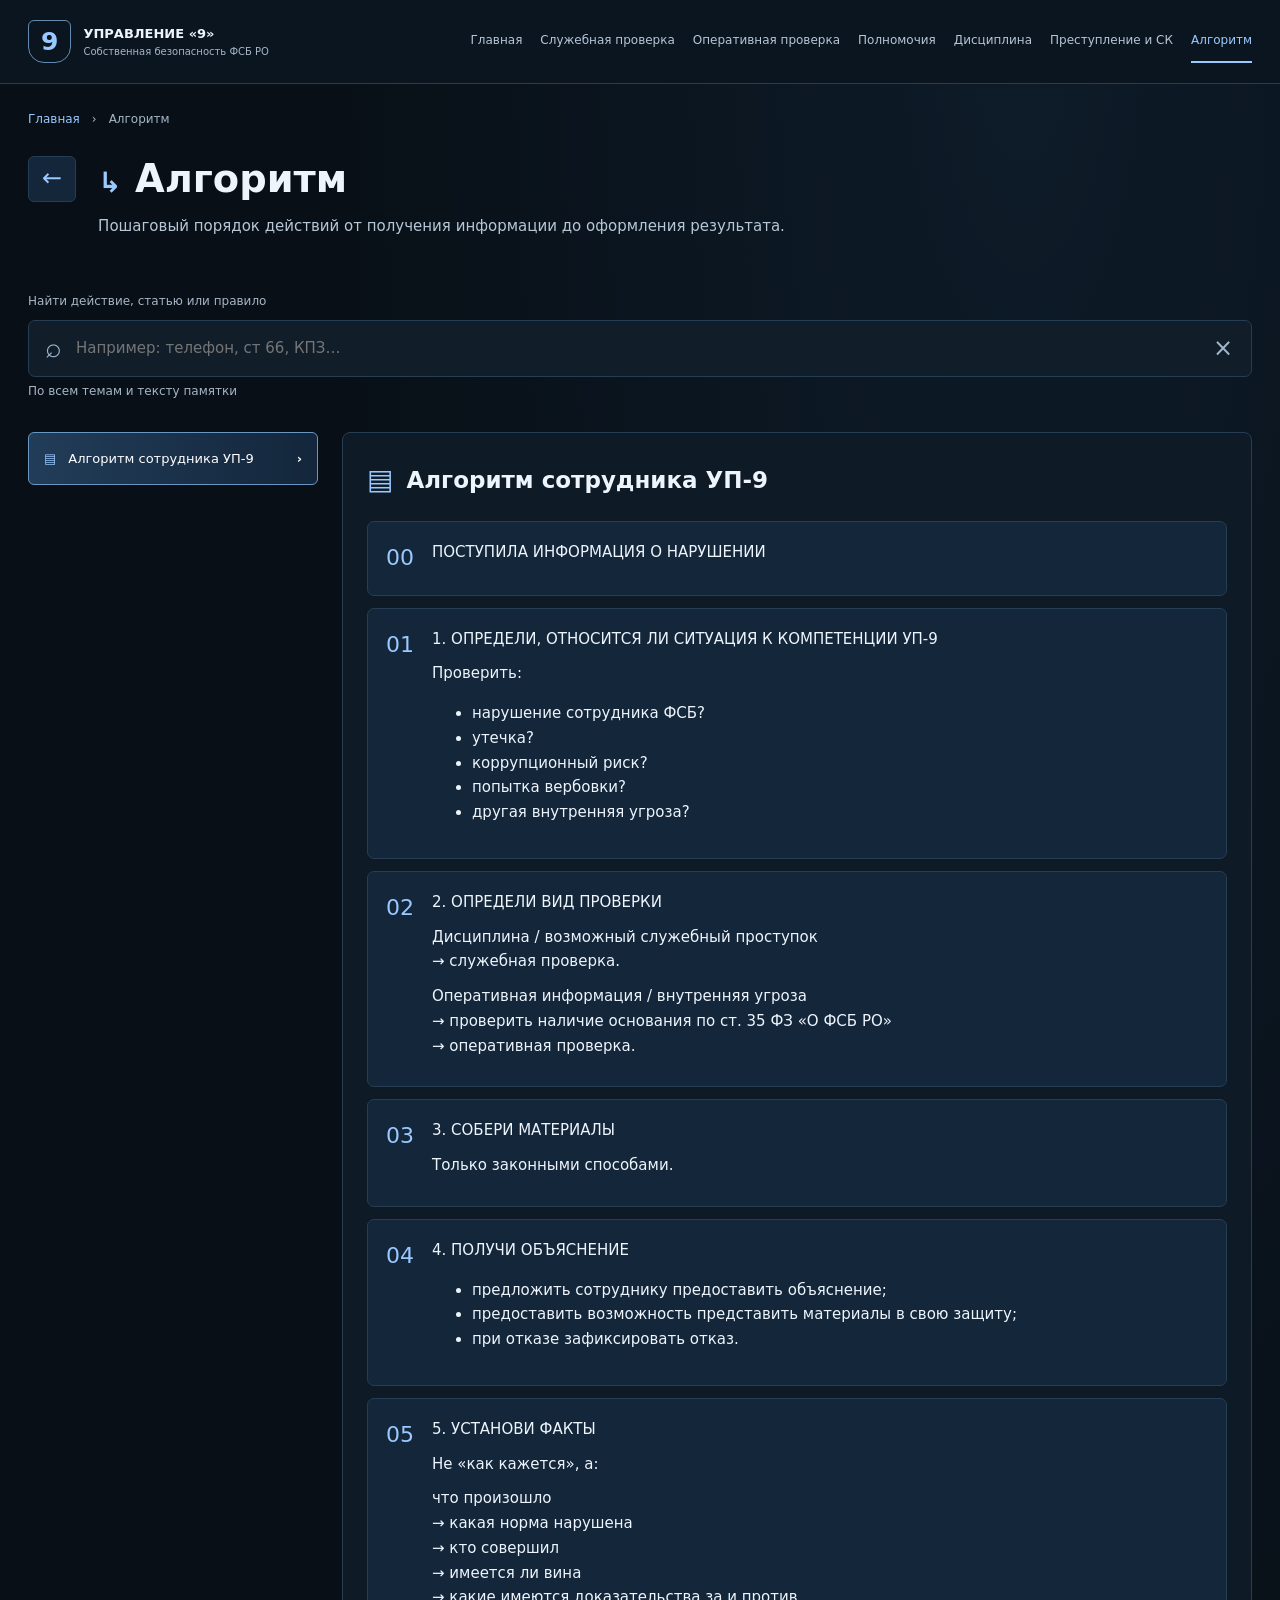
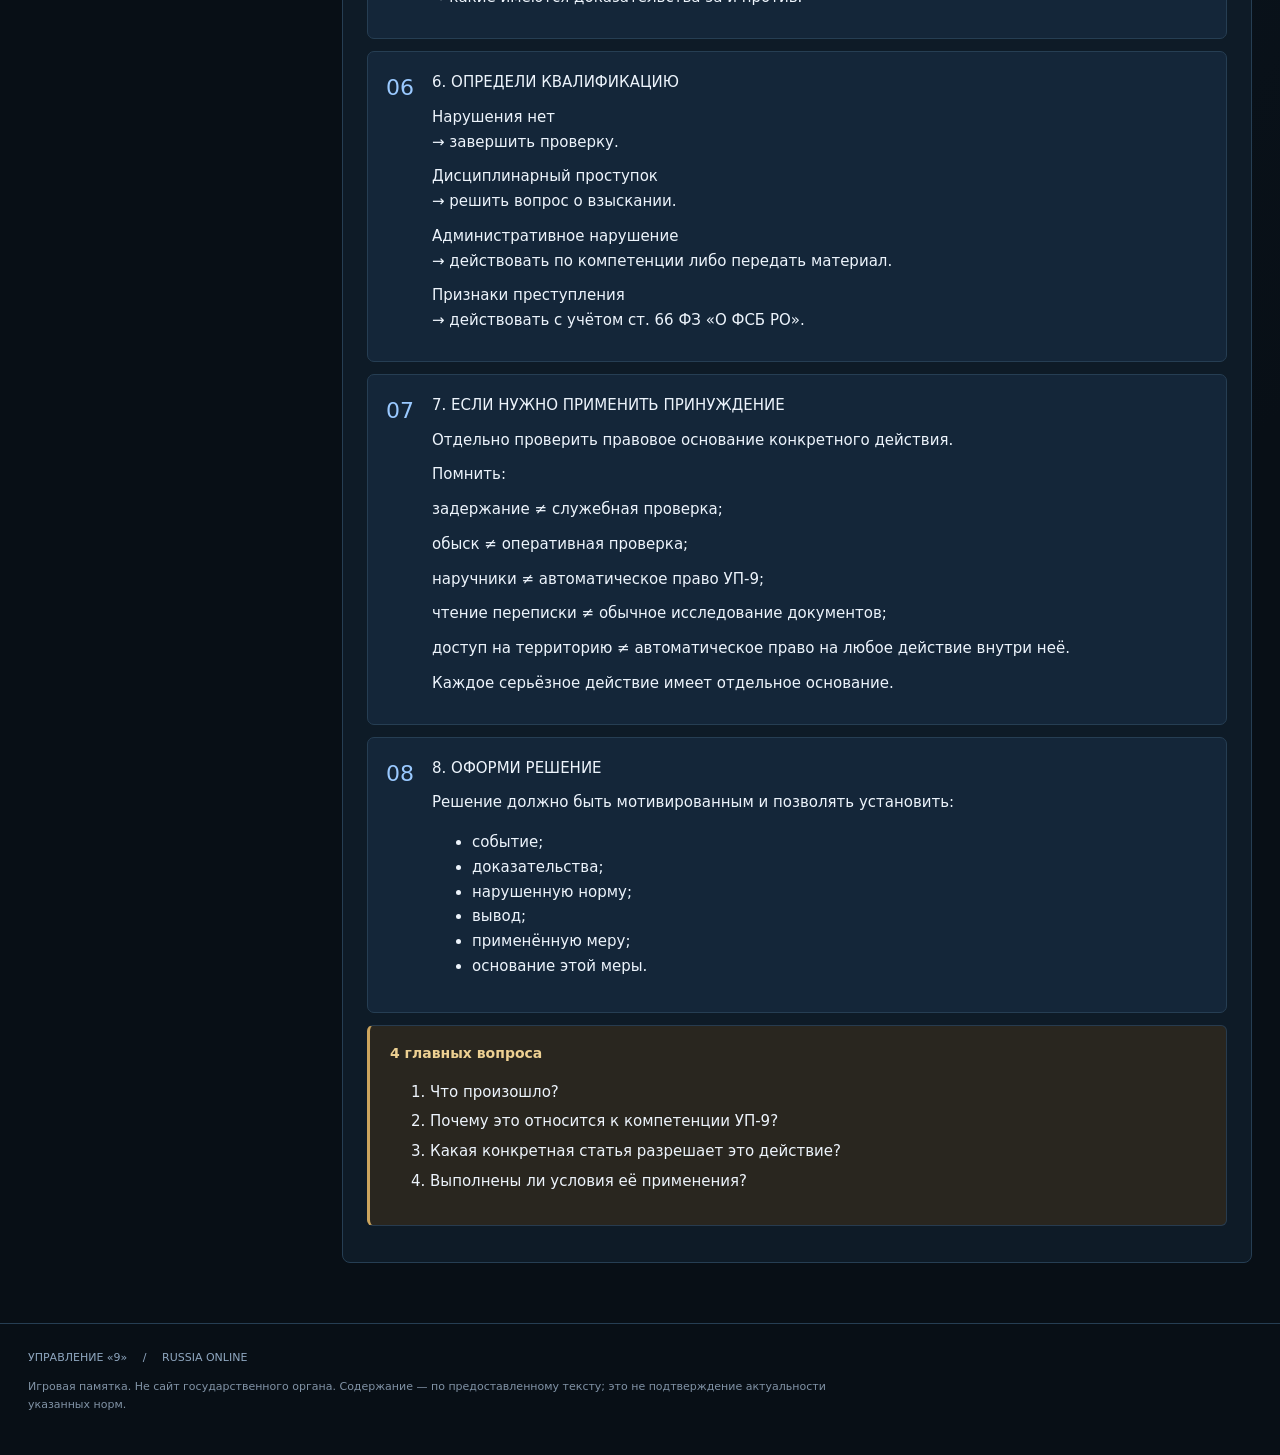
==== commit d4721db3: "Build card-based UP-9 handbook with 11 topics and responsive navigation" ====
--- a/algorithm.html
+++ b/algorithm.html
@@ -1 +1 @@
-<!doctype html><html lang="ru"><head><meta charset="utf-8"><meta name="viewport" content="width=device-width, initial-scale=1"><meta name="description" content="Рабочая памятка Управления 9 для игрового проекта Russia Online. Основания, полномочия и ограничения."><title>Алгоритм · Управление «9»</title><link rel="icon" href="favicon.svg" type="image/svg+xml"><link rel="stylesheet" href="style.css?v=forum-verified-1"><script src="data.js?v=forum-verified-1" defer></script><script src="app.js?v=forum-verified-1" defer></script></head><body><a class="skip" href="#main">К содержанию</a><header><div class="header-inner"><a class="brand" href="index.html" aria-label="Управление 9 — главная"><span class="brand-mark">9</span><span>УПРАВЛЕНИЕ «9»<small>Собственная безопасность</small></span></a><button id="menu-toggle" aria-expanded="false" aria-controls="navigation">Меню <span aria-hidden="true">☰</span></button><nav id="navigation" aria-label="Главное меню"><a href="index.html">Главная</a><a href="service-check.html">Служебная проверка</a><a href="operative-check.html">Оперативная проверка</a><a href="powers.html">Полномочия</a><a href="discipline.html">Дисциплина</a><a href="crime-sk.html">Преступление и СК</a><a href="algorithm.html" aria-current="page">Алгоритм</a></nav></div></header><main id="main" tabindex="-1"><p class="eyebrow">УПРАВЛЕНИЕ «9» / ПАМЯТКА</p><h1>Алгоритм</h1><p class="subtitle">От поступления информации до оформления решения.</p><section class="search-panel" aria-label="Поиск по памятке"><label for="search">Найти основание или действие</label><div class="search-row"><span aria-hidden="true">⌕</span><input type="search" id="search" placeholder="Например, задержание или ст. 66" autocomplete="off"><button id="clear-search" type="button" aria-label="Очистить поиск">Сбросить</button></div><p id="search-status" role="status" class="muted">По всем 36 разделам, статьям и нормативным актам</p><div id="search-results" hidden></div></section><details class="glossary"><summary>Названия нормативных актов и сокращения</summary><p>ФЗ «О ФСБ РО» — Федеральный закон «О Федеральной службе безопасности РО». Внутренний устав ФСБ РО — Внутренний устав Федеральной службы безопасности РО.</p><p>Также в памятке: Федеральный закон «О государственной службе РО»; Федеральный закон «О государственных территориях РО»; Процессуальный кодекс РО.</p><p>ОРМ — оперативно-розыскные мероприятия. СК — Следственный комитет.</p></details><section id="section-36" class="flow"><h2>ПОСТУПИЛА ИНФОРМАЦИЯ О НАРУШЕНИИ</h2><article class="step"><span class="step-number">01</span><div><h2>Определи, относится ли ситуация к компетенции УП-9</h2><p class="">Проверить:</p><ul class=""><li>нарушение сотрудника ФСБ?</li><li>утечка?</li><li>коррупционный риск?</li><li>попытка вербовки?</li><li>другая внутренняя угроза?</li></ul></div></article><article class="step"><span class="step-number">02</span><div><h2>Определи вид проверки</h2><p class="">Дисциплина / возможный служебный проступок<br>→ служебная проверка.</p><p class="law">Оперативная информация / внутренняя угроза<br>→ проверить наличие основания по ст. 35 ФЗ «О ФСБ РО»<br>→ оперативная проверка.</p></div></article><article class="step"><span class="step-number">03</span><div><h2>Собери материалы</h2><p class="">Только законными способами.</p></div></article><article class="step"><span class="step-number">04</span><div><h2>Получи объяснение</h2><ul class=""><li>предложить сотруднику предоставить объяснение;</li><li>предоставить возможность представить материалы в свою защиту;</li><li>при отказе зафиксировать отказ.</li></ul></div></article><article class="step"><span class="step-number">05</span><div><h2>Установи факты</h2><p class="">Не «как кажется», а:</p><p class="">что произошло<br>→ какая норма нарушена<br>→ кто совершил<br>→ имеется ли вина<br>→ какие имеются доказательства за и против.</p></div></article><article class="step"><span class="step-number">06</span><div><h2>Определи квалификацию</h2><p class="">Нарушения нет<br>→ завершить проверку.</p><p class="">Дисциплинарный проступок<br>→ решить вопрос о взыскании.</p><p class="">Административное нарушение<br>→ действовать по компетенции либо передать материал.</p><p class="law">Признаки преступления<br>→ действовать с учётом ст. 66 ФЗ «О ФСБ РО».</p></div></article><article class="step"><span class="step-number">07</span><div><h2>Если нужно применить принуждение</h2><p class="">Отдельно проверить правовое основание конкретного действия.</p><p class="">Помнить:</p><p class="caution">задержание ≠ служебная проверка;</p><p class="caution">обыск ≠ оперативная проверка;</p><p class="caution">наручники ≠ автоматическое право УП-9;</p><p class="caution">чтение переписки ≠ обычное исследование документов;</p><p class="caution">доступ на территорию ≠ автоматическое право на любое действие внутри неё.</p><p class="">Каждое серьёзное действие имеет отдельное основание.</p></div></article><article class="step"><span class="step-number">08</span><div><h2>Оформи решение</h2><p class="">Решение должно быть мотивированным и позволять установить:</p><ul class=""><li>событие;</li><li>доказательства;</li><li>нарушенную норму;</li><li>вывод;</li><li>применённую меру;</li><li>основание этой меры.</li></ul></div></article></section><section class="main-rule"><h2>Главное правило УП-9</h2><p class="muted">Основания сверены с форумом «Кутузовского» 24.09.2026: <a href="https://forum.russia.online/threads/vnutrennii-ustav-federal-noi-sluzhby-bezopasnosti.4634/" target="_blank" rel="noopener">Внутренний устав ФСБ</a> · <a href="https://forum.russia.online/threads/federal-nyi-zakon-o-federal-noi-sluzhbe-bezopasnosti-ro.5310/" target="_blank" rel="noopener">Закон о ФСБ</a> · <a href="https://forum.russia.online/threads/federal-nyi-zakon-o-gosudarstvennoi-sluzhbe-ro.4971/" target="_blank" rel="noopener">Закон о государственной службе</a> · <a href="https://forum.russia.online/threads/protsessual-nyi-kodeks-ro.4910/" target="_blank" rel="noopener">Процессуальный кодекс</a></p><p class="">Перед каждым серьёзным действием сотрудник Управления «9» должен ответить на четыре вопроса:</p><p class="">1. Что произошло?</p><p class="">2. Почему это относится к компетенции УП-9?</p><p class="">3. Какая конкретная статья разрешает именно то действие, которое я собираюсь совершить?</p><p class="">4. Выполнены ли условия применения этого полномочия?</p><p class="">Не работает:</p><p class="">«Я УП-9, поэтому могу».</p><p class="">Работает:</p><p class="law">«Я действую в рамках проверки, предусмотренной ч. 2 ст. 77 ФЗ „О ФСБ РО“. Основание оперативной проверки предусмотрено ст. 35 этого же закона. Конкретное мероприятие предусмотрено ст. 36. Если действие ограничивает защищённое право — дополнительно соблюдается ст. 37 и требования Процессуального кодекса РО».</p></section></main><footer><span>УПРАВЛЕНИЕ «9» <b>/</b> RUSSIA ONLINE</span><p>Кутузовский · Russia Online. Правовые основания памятки сверены с форумом 24.09.2026. Ссылки на источники — внутри карточек. Примеры и алгоритм — пояснения к нормам.</p></footer><noscript><p class="notice">Материалы доступны без JavaScript. Для поиска и быстрых ответов включите JavaScript.</p></noscript></body></html>+<!doctype html><html lang="ru"><head><meta charset="utf-8"><meta name="viewport" content="width=device-width,initial-scale=1"><meta name="description" content="Игровая памятка УП-9 Russia Online: основания, действия, ограничения."><title>Алгоритм · УП-9</title><link rel="icon" href="favicon.svg"><link rel="stylesheet" href="style.css?v=cards-20260924"><script defer src="data.js?v=cards-20260924"></script><script defer src="app.js?v=cards-20260924"></script></head><body><a class="skip" href="#main">К содержанию</a><header><div class="topbar"><a class="brand" href="index.html"><span class="emblem">9</span><span>УПРАВЛЕНИЕ «9»<small>Собственная безопасность ФСБ РО</small></span></a><button id="menu-toggle" aria-expanded="false" aria-controls="navigation">Меню ☰</button><nav id="navigation" aria-label="Основная навигация"><a href="index.html">Главная</a><a href="service-check.html">Служебная проверка</a><a href="operative-check.html">Оперативная проверка</a><a href="powers.html">Полномочия</a><a href="discipline.html">Дисциплина</a><a href="crime-sk.html">Преступление и СК</a><a href="algorithm.html" aria-current="page">Алгоритм</a></nav></div></header><main id="main"><div class="breadcrumbs"><a href="index.html">Главная</a><span>›</span>Алгоритм</div><div class="topic-heading"><a class="back" href="index.html" aria-label="Назад к темам">←</a><div><h1><span class="icon" aria-hidden="true">↳</span> Алгоритм</h1><p class="subtitle">Пошаговый порядок действий от получения информации до оформления результата.</p></div></div><section class="search-area" aria-label="Поиск по памятке"><label for="search">Найти действие, статью или правило</label><div class="search-box"><span aria-hidden="true">⌕</span><input id="search" type="search" placeholder="Например: телефон, ст 66, КПЗ…" autocomplete="off"><button id="clear-search" aria-label="Очистить поиск" type="button">×</button></div><p id="search-status" role="status">По всем темам и тексту памятки</p><div id="search-results" hidden></div></section><div class="workspace"><aside><label for="subsection-select">Подраздел</label><select id="subsection-select"><option value="section-36">Алгоритм сотрудника УП-9</option></select><nav class="subsections" aria-label="Подразделы"><a href="#section-36" data-section="section-36"><span>▤</span>Алгоритм сотрудника УП-9<b>›</b></a></nav></aside><div class="reading"><article class="material" id="section-36" tabindex="-1"><div class="article-heading"><span class="icon" aria-hidden="true">▤</span><h2>Алгоритм сотрудника УП-9</h2></div><div class="steps"><section class="step"><span>00</span><div><p>ПОСТУПИЛА ИНФОРМАЦИЯ О НАРУШЕНИИ</p></div></section><section class="step"><span>01</span><div><p>1. ОПРЕДЕЛИ, ОТНОСИТСЯ ЛИ СИТУАЦИЯ К КОМПЕТЕНЦИИ УП-9</p><p>Проверить:</p><ul><li>нарушение сотрудника ФСБ?</li><li>утечка?</li><li>коррупционный риск?</li><li>попытка вербовки?</li><li>другая внутренняя угроза?</li></ul></div></section><section class="step"><span>02</span><div><p>2. ОПРЕДЕЛИ ВИД ПРОВЕРКИ</p><p>Дисциплина / возможный служебный проступок<br>→ служебная проверка.</p><p>Оперативная информация / внутренняя угроза<br>→ проверить наличие основания по ст. 35 ФЗ «О ФСБ РО»<br>→ оперативная проверка.</p></div></section><section class="step"><span>03</span><div><p>3. СОБЕРИ МАТЕРИАЛЫ</p><p>Только законными способами.</p></div></section><section class="step"><span>04</span><div><p>4. ПОЛУЧИ ОБЪЯСНЕНИЕ</p><ul><li>предложить сотруднику предоставить объяснение;</li><li>предоставить возможность представить материалы в свою защиту;</li><li>при отказе зафиксировать отказ.</li></ul></div></section><section class="step"><span>05</span><div><p>5. УСТАНОВИ ФАКТЫ</p><p>Не «как кажется», а:</p><p>что произошло<br>→ какая норма нарушена<br>→ кто совершил<br>→ имеется ли вина<br>→ какие имеются доказательства за и против.</p></div></section><section class="step"><span>06</span><div><p>6. ОПРЕДЕЛИ КВАЛИФИКАЦИЮ</p><p>Нарушения нет<br>→ завершить проверку.</p><p>Дисциплинарный проступок<br>→ решить вопрос о взыскании.</p><p>Административное нарушение<br>→ действовать по компетенции либо передать материал.</p><p>Признаки преступления<br>→ действовать с учётом ст. 66 ФЗ «О ФСБ РО».</p></div></section><section class="step"><span>07</span><div><p>7. ЕСЛИ НУЖНО ПРИМЕНИТЬ ПРИНУЖДЕНИЕ</p><p>Отдельно проверить правовое основание конкретного действия.</p><p>Помнить:</p><p>задержание ≠ служебная проверка;</p><p>обыск ≠ оперативная проверка;</p><p>наручники ≠ автоматическое право УП-9;</p><p>чтение переписки ≠ обычное исследование документов;</p><p>доступ на территорию ≠ автоматическое право на любое действие внутри неё.</p><p>Каждое серьёзное действие имеет отдельное основание.</p></div></section><section class="step"><span>08</span><div><p>8. ОФОРМИ РЕШЕНИЕ</p><p>Решение должно быть мотивированным и позволять установить:</p><ul><li>событие;</li><li>доказательства;</li><li>нарушенную норму;</li><li>вывод;</li><li>применённую меру;</li><li>основание этой меры.</li></ul></div></section></div><section class="meaning amber"><h3>4 главных вопроса</h3><ol><li>Что произошло?</li><li>Почему это относится к компетенции УП-9?</li><li>Какая конкретная статья разрешает это действие?</li><li>Выполнены ли условия её применения?</li></ol></section></article></div></div></main><footer>УПРАВЛЕНИЕ «9» <span> / </span> RUSSIA ONLINE<p>Игровая памятка. Не сайт государственного органа. Содержание — по предоставленному тексту; это не подтверждение актуальности указанных норм.</p></footer><noscript><p class="nojs">Для поиска включите JavaScript. Все материалы доступны ниже.</p></noscript></body></html>
--- a/style.css
+++ b/style.css
@@ -1,10 +1,4 @@
-:root{color-scheme:dark;--bg:#0b0e13;--surface:#131820;--line:#29313e;--text:#e9edf4;--muted:#a0adbe;--blue:#8cbcff;--red:#ffaaaa;--amber:#eed096;--green:#9cdbba}*{box-sizing:border-box}html{scroll-padding-top:130px}body{margin:0;background:var(--bg);color:var(--text);font-family:system-ui,-apple-system,"Segoe UI",sans-serif;font-size:16px;line-height:1.65}a{color:var(--blue);text-decoration:none}a:hover{text-decoration:underline}button,input{font:inherit}button,a,summary,input{-webkit-tap-highlight-color:transparent}button{cursor:pointer}button:focus-visible,a:focus-visible,summary:focus-visible,input:focus-visible{outline:2px solid var(--blue);outline-offset:4px}header{position:sticky;top:0;z-index:10;background:#10141bf5;border-bottom:1px solid var(--line);backdrop-filter:blur(12px)}.header-inner{max-width:1440px;margin:auto;padding:16px 30px;display:flex;align-items:center;gap:30px}.brand{display:flex;align-items:center;gap:12px;color:var(--text);font-size:14px;font-weight:750;letter-spacing:.06em;flex-shrink:0}.brand:hover{text-decoration:none}.brand-mark{width:43px;height:47px;border:1px solid #527db3;display:grid;place-items:center;font-size:28px;color:var(--blue);border-radius:5px}.brand small{display:block;font-size:12px;letter-spacing:0;color:var(--muted);font-weight:400}nav{display:flex;gap:4px;flex-wrap:wrap;margin-left:auto}nav a{padding:10px 9px;color:#b3bdcc;font-size:14px;min-height:44px;border-radius:5px}nav a[aria-current]{background:#1c2a3d;color:#acd0ff}nav a:hover{background:#1b2330;text-decoration:none}#menu-toggle{display:none}main{max-width:1200px;margin:auto;padding:46px 30px 72px;min-height:70vh}h1,h2,h3,p{margin-top:0}h1{font-size:clamp(30px,3.7vw,48px);line-height:1.16;letter-spacing:-.025em;font-weight:650;margin-bottom:16px}h2{font-size:23px;line-height:1.35;font-weight:600;letter-spacing:-.02em}h3{font-size:17px;line-height:1.5;margin-top:26px;margin-bottom:10px}p{margin-bottom:18px}.eyebrow{font-size:12px;font-weight:700;letter-spacing:.15em;color:var(--blue);margin-bottom:20px}.hero{display:flex;justify-content:space-between;align-items:center;gap:30px}.hero-index{font-size:100px;line-height:.95;color:#506681;font-weight:300;letter-spacing:-.09em;border-left:1px solid var(--line);padding:10px 0 10px 52px;min-width:210px}.hero-index span{display:block;letter-spacing:.24em;font-size:11px;text-align:center;margin-top:15px;color:var(--muted)}.subtitle{font-size:18px;color:var(--muted);max-width:900px;margin-bottom:28px}.principle{display:flex;align-items:center;justify-content:space-between;padding:24px 26px;background:#142135;border:1px solid #2f4a6e;border-radius:8px;gap:16px;margin-top:8px}.principle span{font-size:13px;color:#7793b8}.principle b{font-size:16px;font-weight:550;color:#d7e8ff;margin-left:10px}.principle i{font-style:normal;color:#6682a7}.intro{margin:20px 0 32px;color:var(--muted);max-width:990px}.search-panel{background:var(--surface);border:1px solid var(--line);border-radius:8px;padding:24px;margin:26px 0 30px}.search-panel label{display:block;font-size:17px;font-weight:550;margin-bottom:12px}.search-row{display:flex;align-items:center;background:#0c1119;border:1px solid #485b74;border-radius:5px;padding:0 8px 0 14px;gap:12px}.search-row>span{font-size:28px;color:var(--blue)}input{width:100%;min-width:0;min-height:50px;border:1px solid #485b74;border-radius:5px;padding:12px 14px;background:#0c1119;color:var(--text);font-size:16px}.search-row input{border:0;background:transparent;padding-left:0}input::placeholder{color:#8e9bb0}.search-row button,.text-button{color:var(--blue);background:transparent;border:0;padding:10px;min-height:44px;font-size:14px}#search-status{font-size:14px;margin:10px 0 0}.muted{color:var(--muted);font-size:14px}.section-heading{display:flex;align-items:center;justify-content:space-between;gap:16px;margin:32px 0 18px}.section-heading h2{margin:0}.quick-answer{margin-bottom:36px}.chips{display:flex;gap:8px;flex-wrap:wrap;margin:14px 0}.chips button{border:1px solid var(--line);background:var(--surface);color:#c0cbda;border-radius:5px;padding:8px 14px;min-height:44px;font-size:14px}.chips button:hover,.chips button[aria-pressed="true"]{background:#1b304b;border-color:#547eb3;color:#d9eaff}#answer:empty{display:none}.answer-card{background:#141d29;border:1px solid #344b69;border-left:3px solid var(--blue);border-radius:6px;padding:22px;margin-top:12px}.answer-card h3{margin:0 0 12px}.answer-card p{color:#bac8da}.answer-card a{display:inline-block;min-height:44px;padding-top:8px}.quick-grid{display:grid;grid-template-columns:repeat(3,1fr);gap:10px}.quick-card{display:flex;align-items:center;gap:16px;padding:21px 18px;min-height:88px;border:1px solid var(--line);border-radius:6px;color:var(--text);background:var(--surface)}.quick-card:hover{border-color:#527aae;background:#182331;text-decoration:none}.quick-card strong{font-size:15px;line-height:1.4;font-weight:500;flex:1}.quick-card>span:last-child{color:#779ac7}.number{font-size:13px;color:#7d91ae;font-variant-numeric:tabular-nums}.article{border:1px solid var(--line);border-radius:7px;background:var(--surface);margin-bottom:12px;scroll-margin-top:20px}.article:target{border-color:#6c9dde}.article summary{list-style:none;display:flex;align-items:center;gap:18px;padding:22px;cursor:pointer;min-height:84px}.article summary::-webkit-details-marker{display:none}.summary-title{font-size:18px;font-weight:550;flex:1;line-height:1.4}.badge{font-size:11px;letter-spacing:.04em;font-weight:700;border:1px solid currentColor;border-radius:4px;padding:4px 7px;white-space:nowrap}.warn{color:var(--amber);background:#2c261b}.danger{color:var(--red);background:#302025}.good{color:var(--green);background:#1a2c27}.info{color:var(--blue);background:#18283d}.plus{color:var(--muted);font-size:24px;line-height:1}.article[open] .plus{transform:rotate(45deg)}.article[open] summary{border-bottom:1px solid var(--line)}.article-body{padding:10px 32px 28px;max-width:960px}.article-body p,.article-body li,.step p,.step li{color:#c8d1df}.article-body ul,.step ul{padding-left:23px}.article-body li,.step li{margin-bottom:7px}.article-body .eyebrow{margin-top:26px;margin-bottom:10px;color:var(--blue)}.article-body .law,.step .law{background:#142338;border-left:3px solid #668fc7;border-radius:0 4px 4px 0;padding:14px 18px;color:#d5e6ff}.article-body .danger-text,.danger-text{color:var(--red)}.article-body .good-text{color:var(--green)}.article-body .caution{border-left:3px solid #a68c5d;padding-left:16px;color:#ead3ad}.glossary{font-size:14px;color:var(--muted);margin:22px 0}.glossary summary{cursor:pointer;min-height:44px;padding:10px 0}.glossary p{max-width:850px}.related{border:1px solid var(--line);padding:24px;margin-top:24px;border-radius:6px}.related a{display:block;min-height:44px;padding:8px 0}.notice{margin-top:24px;padding:20px;border-left:3px solid #b59c68;background:#241f17;color:#e9d4ad}.flow{margin-top:36px}.flow>h2{font-size:14px;letter-spacing:.06em;color:var(--blue);padding:18px;background:#142135;border:1px solid #2f4a6e;border-radius:5px}.step{position:relative;display:grid;grid-template-columns:48px 1fr;gap:22px;padding:25px 28px;background:var(--surface);border:1px solid var(--line);border-radius:8px;margin:30px 0}.step:before{content:'↓';position:absolute;top:-30px;left:43px;color:#7396c2}.step h2{font-size:21px;margin:6px 0 20px}.step-number{display:grid;place-items:center;align-self:start;width:46px;height:46px;background:#1b2d46;border:1px solid #365478;border-radius:5px;color:var(--blue)}.main-rule{padding:28px;border:1px solid #405878;border-radius:8px;margin-top:38px;background:#111c2b}.main-rule p{color:#c8d5e7}footer{max-width:1140px;margin:auto;border-top:1px solid var(--line);padding:28px 0 40px;font-size:13px;color:var(--muted)}footer>span{letter-spacing:.1em;font-size:12px}footer b{color:#527aae;margin:0 10px}footer p{margin:12px 0 5px}footer a{display:inline-block;min-height:44px;padding-top:10px}.result{display:block;border-top:1px solid var(--line);padding:17px 0}.result strong{display:block;color:#c7dfff;font-size:17px}.result span{display:block;color:var(--muted);font-size:14px;margin-top:4px}.result:hover{text-decoration:none}.result:hover strong{text-decoration:underline}#search-results{margin-top:18px;max-height:520px;overflow-y:auto}.skip{position:absolute;left:20px;top:-100px;padding:12px;background:#244a78;z-index:20}.skip:focus{top:10px}.sr-only{position:absolute;width:1px;height:1px;overflow:hidden;clip-path:inset(50%)}[hidden]{display:none!important}a,span,p,h1,h2,h3,strong,li{overflow-wrap:break-word}@media(max-width:1180px){.header-inner{flex-wrap:wrap;gap:10px;padding:12px 24px}nav{margin-left:0;width:100%}html{scroll-padding-top:170px}}@media(max-width:760px){.header-inner{padding:12px 18px;justify-content:space-between}.brand{font-size:12px}.brand small{font-size:11px}.brand-mark{height:40px;width:37px;font-size:25px}#menu-toggle{display:block;min-height:44px;background:var(--surface);border:1px solid #3c4b60;color:var(--text);border-radius:5px;padding:8px 12px;font-size:14px}nav{display:none;max-height:65vh;overflow:auto}nav.open{display:flex;flex-direction:column}nav a{padding:12px}html{scroll-padding-top:90px}main{padding:30px 18px 48px}.hero-index{display:none}.eyebrow{font-size:11px;letter-spacing:.1em}.subtitle{font-size:16px}.principle{flex-direction:column;align-items:flex-start;gap:14px;padding:20px}.principle i{display:none}.principle b{font-size:15px}.intro{font-size:15px}.search-panel{padding:18px;margin:24px 0}.search-row{gap:6px;padding-left:10px}.search-row input{font-size:16px}.search-row button{font-size:12px;padding:5px}.search-row>span{display:none}.section-heading{align-items:baseline;gap:10px}.section-heading h2{font-size:21px}.section-heading>.muted{font-size:12px}.quick-grid{grid-template-columns:repeat(2,minmax(0,1fr));gap:8px}.quick-card{padding:15px 12px;flex-wrap:wrap;gap:6px;align-content:flex-start;min-height:104px}.quick-card strong{flex-basis:100%;order:2;font-size:14px}.quick-card>span:last-child{margin-left:auto}.article summary{padding:18px 16px;gap:12px;flex-wrap:wrap}.summary-title{font-size:17px;flex-basis:calc(100% - 66px)}.badge{margin-left:28px;font-size:10px}.plus{margin-left:auto}.article-body{padding:8px 18px 20px}.article-body .law{padding:12px;font-size:15px}.step{grid-template-columns:1fr;gap:12px;padding:20px}.step h2{font-size:20px}.step:before{left:40px}.main-rule{padding:20px}footer{margin:0 18px;padding-top:24px}.chips{gap:7px}.chips button{padding:8px 11px}.answer-card{padding:18px}}@media print{header,.search-panel,.quick-answer,footer,#expand-all{display:none}body{background:white;color:black}.article,.step{break-inside:avoid;background:white;color:black}.article-body p,.article-body li{color:black}main{max-width:none}}
-
-/* Topic labels may wrap without shrinking the title or escaping a mobile card. */
-.badge{white-space:normal;max-width:42%;line-height:1.5;text-align:center}.summary-title{min-width:0}.article-body ul.danger-text li{color:var(--red)}.article-body ul.good-text li{color:var(--green)}@media(max-width:760px){.badge{max-width:calc(100% - 58px);font-size:11px}}
-
-/* Direct answers stay visible even when the legal detail is collapsed. */
-.direct-card summary{display:block;padding:22px 26px}.card-heading{display:flex;align-items:center;gap:16px;margin-bottom:18px}.card-heading .summary-title{flex:1}.card-heading .plus{margin-left:auto;flex-shrink:0}.card-decision,.card-requirements{display:grid;grid-template-columns:132px minmax(0,1fr);gap:16px;line-height:1.65;text-align:left}.card-decision{margin-bottom:14px}.card-decision>strong{color:#a8ccff;font-size:14px}.card-decision>span{color:#e9edf4;font-size:16px;font-weight:500}.card-requirements>strong{color:#eed096;font-size:14px}.card-requirements>span{color:#c2cddd;font-size:15px}.card-more{display:block;margin:17px 0 0 148px;color:#8cbcff;font-size:13px}.when-open,.direct-card[open] .when-closed{display:none}.direct-card[open] .when-open{display:inline}@media(max-width:760px){.direct-card summary{padding:20px 18px}.card-heading{gap:12px;align-items:flex-start}.card-heading .summary-title{flex-basis:auto}.card-decision,.card-requirements{grid-template-columns:1fr;gap:4px}.card-more{margin-left:0}.card-requirements>span{font-size:16px}}
-
-/* Compact overview: one useful sentence, conditions on expansion. */
-.compact-card summary{display:block;padding:20px 24px}.compact-card .card-heading{margin:0 0 8px;gap:14px}.compact-card .summary-title{font-size:18px;flex-basis:auto}.card-brief{display:block;margin-left:32px;max-width:920px;font-size:15px;line-height:1.6;color:#b8c5d6}.compact-card summary:hover .summary-title{color:#a8ccff}.requirements-panel{margin:16px 0 26px;padding:16px 20px;border-left:3px solid #b99b62;background:#211e18;border-radius:0 5px 5px 0}.requirements-panel h3{margin:0 0 8px;color:#eed096;font-size:16px}.requirements-panel p{margin:0;color:#e1d5be}.detail-heading{color:#a8ccff;font-size:15px}@media(max-width:760px){.compact-card summary{padding:18px 16px}.compact-card .summary-title{font-size:17px}.card-brief{margin-left:0;font-size:15px}.requirements-panel{padding:14px}.compact-card .article-body{padding-top:0}}
+:root{color-scheme:dark;--line:#263e53;--muted:#a6b6c7;--blue:#9ac9ff}*{box-sizing:border-box}body{margin:0;background:radial-gradient(ellipse at 80% 0,#162e4566,transparent 50%),#080f16;color:#edf4fc;font:15px/1.65 system-ui,Segoe UI,sans-serif}a{color:var(--blue);text-decoration:none}button,input,select{font:inherit}button{cursor:pointer}a:focus-visible,button:focus-visible,input:focus-visible,select:focus-visible{outline:2px solid var(--blue);outline-offset:3px}header{border-bottom:1px solid var(--line);background:#0b1520}.topbar{max-width:1440px;margin:auto;padding:20px 28px;display:flex;align-items:center;justify-content:space-between;gap:20px}.brand{display:flex;gap:12px;align-items:center;font-size:13px;font-weight:700;color:#edf4fc}.brand small{display:block;color:var(--muted);font-size:10px;font-weight:400}.emblem{border:1px solid #658aaf;border-radius:6px 6px 16px 16px;padding:0 12px;font-size:25px;color:var(--blue)}nav{display:flex;gap:18px}.topbar nav{font-size:12px}.topbar nav a{padding:10px 0;color:#b6c6d6}.topbar nav a[aria-current]{border-bottom:2px solid var(--blue);color:var(--blue)}#menu-toggle{display:none}main,footer{max-width:1380px;margin:auto;padding:0 28px}.hero{padding:60px 18px 25px;position:relative;overflow:hidden;isolation:isolate}.hero h1{font-size:clamp(32px,4vw,56px);line-height:1.13;letter-spacing:-.035em;margin:15px 0}.eyebrow{font-size:11px;letter-spacing:.17em;color:#8aa4be}.subtitle{font-size:18px;color:#b6c7d8;margin:12px 0 25px}.hero-art{position:absolute;z-index:-1;inset:0 0 0 55%;display:grid;place-items:center;background:repeating-linear-gradient(90deg,transparent 0 55px,#335c8233 56px 57px);mask-image:linear-gradient(90deg,transparent,#000)}.hero-art span{font-size:230px;font-weight:800;color:#69a1d61c;letter-spacing:-.1em}.principle{display:inline-flex;flex-wrap:wrap;gap:8px 12px;border:1px solid #527fa9;border-radius:6px;background:#12263a99;padding:12px 18px;font-size:14px;font-weight:600}.principle b{color:var(--blue)}.search-area{margin:24px 0 30px}.search-area label{font-size:12px;color:var(--muted)}.search-box{display:flex;align-items:center;border:1px solid var(--line);border-radius:7px;background:#111e2a;margin-top:7px}.search-box>span{font-size:28px;padding-left:16px;color:#9db5cd}.search-box input{min-width:0;width:100%;background:none;border:0;padding:14px;color:#fff}.search-box button{background:none;border:0;color:#a3b6ca;padding:8px 18px;font-size:24px}#search-status{font-size:12px;color:var(--muted);margin:5px 0}#search-results{max-height:420px;overflow:auto;border:1px solid var(--line);border-radius:7px;background:#122234;padding:8px}.result{display:block;padding:12px;border-bottom:1px solid var(--line)}.result:hover{background:#223951}.result strong,.result small,.result span{display:block}.result span{font-size:13px;color:#c3d1df}.result small{color:var(--muted)}.section-head{display:flex;justify-content:space-between;align-items:center;margin-bottom:17px}.section-head h2{font-size:18px;margin:0}.section-head>span{color:var(--muted);font-size:12px}.topic-grid{display:grid;grid-template-columns:repeat(30,minmax(0,1fr));gap:14px}.topic-card{grid-column:span 5;position:relative;min-height:225px;padding:22px 18px 35px;border:1px solid var(--line);border-radius:8px;background:linear-gradient(145deg,#152536,#0d1822);color:#edf4fc;transition:border-color .15s,background .15s}.topic-card:nth-child(-n+5){grid-column:span 6}.topic-card:hover{border-color:#86b3df;background:#1b3045}.card-top{display:flex;align-items:center;gap:20px;font-size:12px;color:#91a6bc}.icon{color:var(--blue);font-size:28px}.topic-card h3{font-size:15px;line-height:1.4;margin:18px 0 9px}.topic-card p{font-size:12px;color:#aebfd0;line-height:1.65;margin:0}.arrow{position:absolute;bottom:10px;right:16px;font-size:22px;color:#8fa9c2}.intro-note{margin:35px 0;padding-top:20px;border-top:1px solid var(--line);max-width:820px}.intro-note h2{font-size:21px}.intro-note p{color:var(--muted)}footer{margin-top:40px;border-top:1px solid var(--line);padding-top:25px;padding-bottom:30px;font-size:11px;color:#8fa7c0}footer span{padding:0 12px}footer p{max-width:800px;color:#8193a6}.breadcrumbs{display:flex;gap:12px;font-size:12px;color:var(--muted);margin:26px 0}.topic-heading{display:flex;gap:22px;align-items:flex-start}.topic-heading h1{font-size:clamp(26px,3vw,40px);line-height:1.2;margin:0}.topic-heading .subtitle{font-size:15px}.back{border:1px solid var(--line);background:#142639;border-radius:6px;padding:2px 13px;font-size:24px}.workspace{display:grid;grid-template-columns:290px minmax(0,1fr);gap:24px;align-items:start}.workspace aside{position:sticky;top:20px;min-width:0}.subsections{flex-direction:column;gap:9px}.subsections a{display:flex;gap:12px;align-items:center;padding:15px;border:1px solid var(--line);border-radius:6px;background:#101e2b;color:#c6d4e2;font-size:13px}.subsections a b{margin-left:auto}.subsections a span{color:var(--blue)}.subsections a[aria-current]{border-color:#6897c4;background:linear-gradient(90deg,#223d59,#13263b);color:white}.workspace aside label,.workspace select{display:none}.reading{min-width:0}.material{border:1px solid var(--line);border-radius:8px;background:#0e1b27;padding:24px;margin-bottom:20px;overflow-wrap:anywhere}.article-heading{display:flex;align-items:center;gap:13px;margin-bottom:18px}.article-heading h2{font-size:23px;margin:0;line-height:1.35}.meaning{border:1px solid #273b4e;border-left:3px solid #4b6883;border-radius:6px;padding:16px 20px;background:#142331;margin:12px 0}.meaning h3{font-size:14px;margin:0 0 8px;color:#c2d5e7}.meaning h3 span{font-size:19px;margin-right:7px}.meaning p,.meaning ul{font-size:14px;color:#cddbe8;margin:8px 0}.meaning ul{padding-left:22px}.meaning li{margin:5px 0}.meaning.blue{border-left-color:#81baff}.meaning.blue h3{color:#9dcaff}.meaning.red{border-left-color:#d57a82;background:#291e29}.meaning.red h3{color:#ffadb5}.meaning.amber{border-left-color:#cca55e;background:#29261f}.meaning.amber h3{color:#edd092}.meaning.green{border-left-color:#6dcb9b}.meaning.green h3{color:#99dfb8}.steps{display:grid;gap:12px}.step{display:flex;gap:18px;border:1px solid var(--line);background:#142639;border-radius:7px;padding:18px}.step>span{font-size:22px;color:var(--blue)}.step p{margin:0 0 10px}.skip{position:absolute;top:-100px;left:10px;background:#18334d;padding:10px;z-index:99}.skip:focus{top:10px}.nojs{text-align:center;padding:20px}[hidden]{display:none!important}
+@media(max-width:1199px){.topic-grid{grid-template-columns:repeat(3,minmax(0,1fr))}.topic-card,.topic-card:nth-child(-n+5){grid-column:auto}.topbar nav{gap:10px;font-size:11px}.workspace{grid-template-columns:245px minmax(0,1fr)}}
+@media(max-width:900px){.topbar{flex-wrap:wrap}#menu-toggle{display:block;background:#15283b;border:1px solid var(--line);color:#edf4fc;border-radius:6px;padding:7px 12px}.topbar nav{display:none;flex-basis:100%;flex-wrap:wrap}.topbar nav.open{display:flex}.workspace{grid-template-columns:220px minmax(0,1fr)}}
+@media(max-width:650px){main,footer{padding-left:16px;padding-right:16px}.topbar{padding:14px 16px}.brand{font-size:11px}.brand small{font-size:9px}.hero{padding:30px 0 20px}.hero h1{font-size:34px}.hero-art{left:30%;opacity:.55}.subtitle{font-size:16px}.principle{font-size:12px;gap:5px 8px;padding:12px}.topic-grid{grid-template-columns:repeat(2,minmax(0,1fr));gap:10px}.topic-card{padding:17px 13px 32px;min-height:220px}.topic-card h3{font-size:14px}.card-top{gap:12px}.workspace{display:block}.workspace aside{position:static;margin-bottom:16px}.workspace aside label{display:block;font-size:12px;color:var(--muted);margin-bottom:6px}.workspace select{display:block;width:100%;min-width:0;padding:12px;background:#162b40;color:#edf4fc;border:1px solid #4d759b;border-radius:6px}.subsections{display:none}.material{padding:15px}.meaning{padding:14px}.topic-heading{gap:12px}.topic-heading h1{font-size:27px}.topic-heading .icon{display:none}.topic-heading .subtitle{font-size:13px}.article-heading h2{font-size:21px}.search-box input{font-size:14px;padding:12px 10px}.step{gap:10px;padding:12px}}
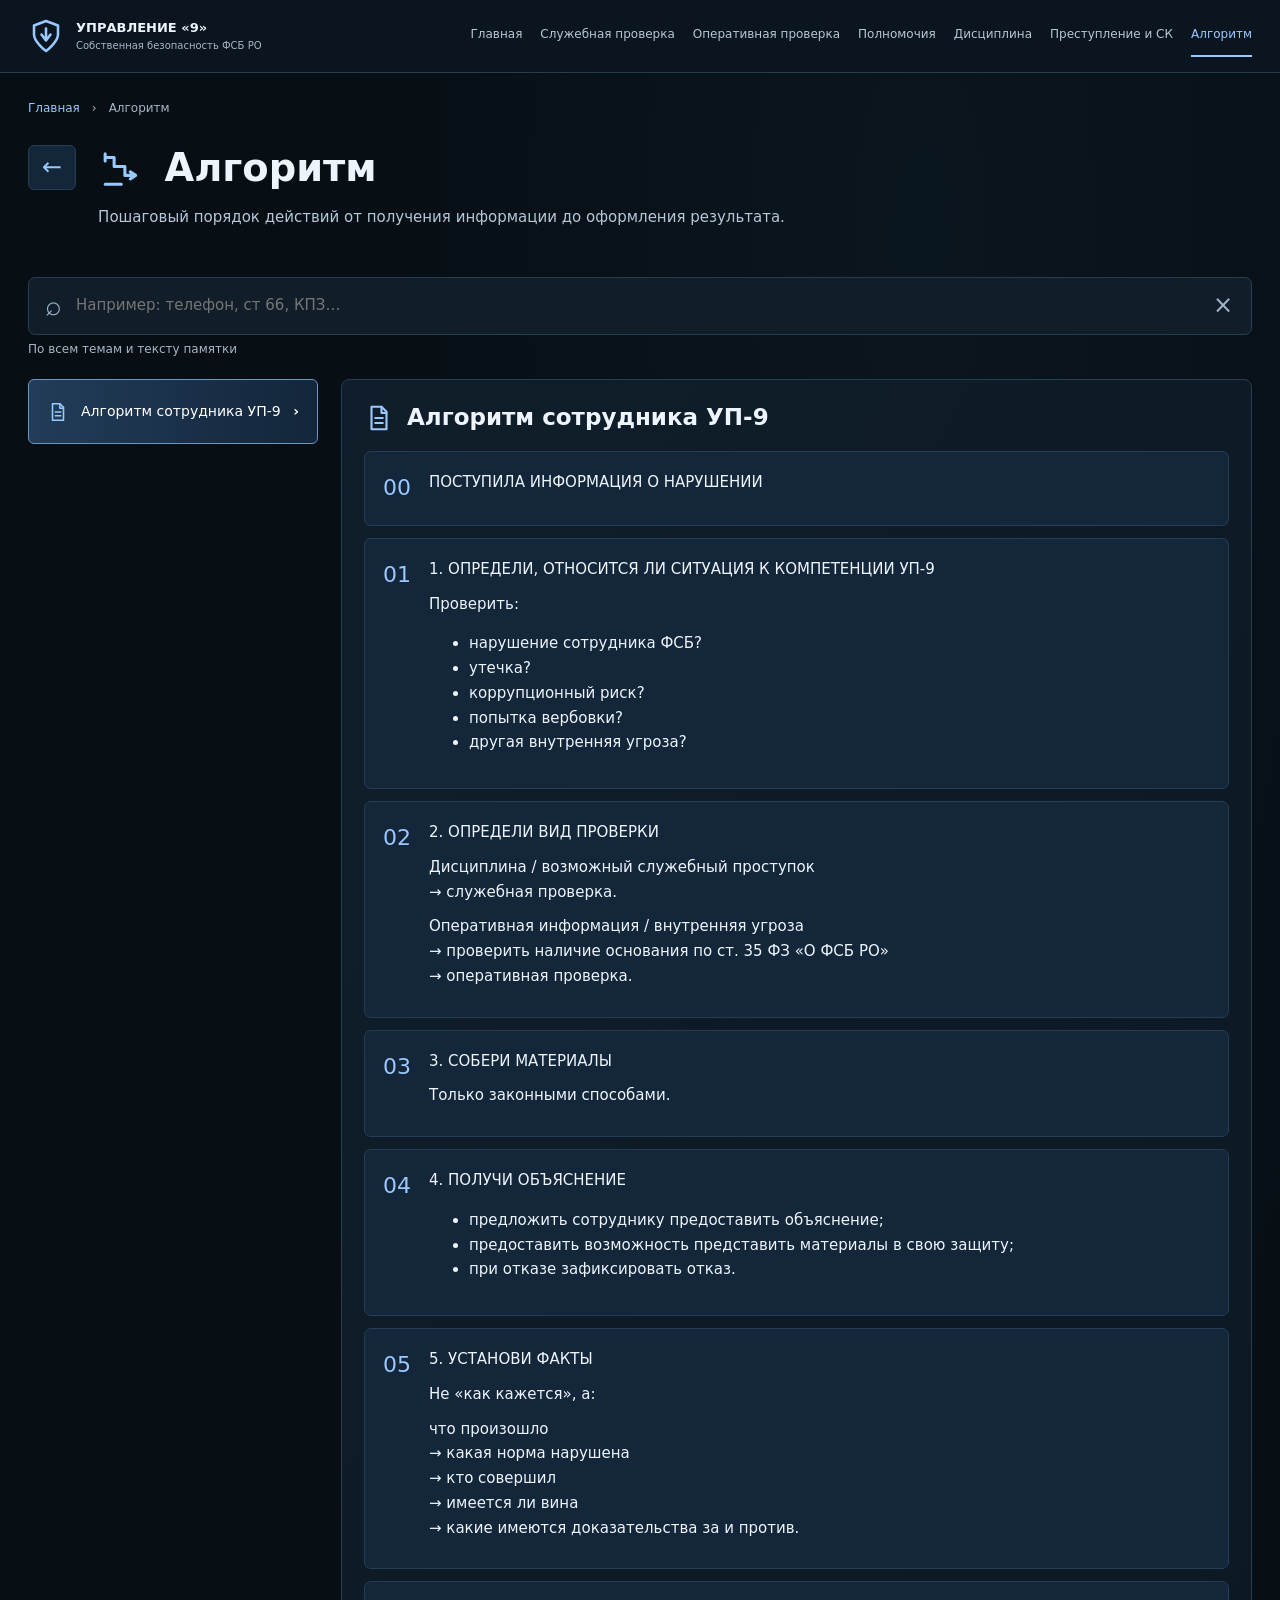
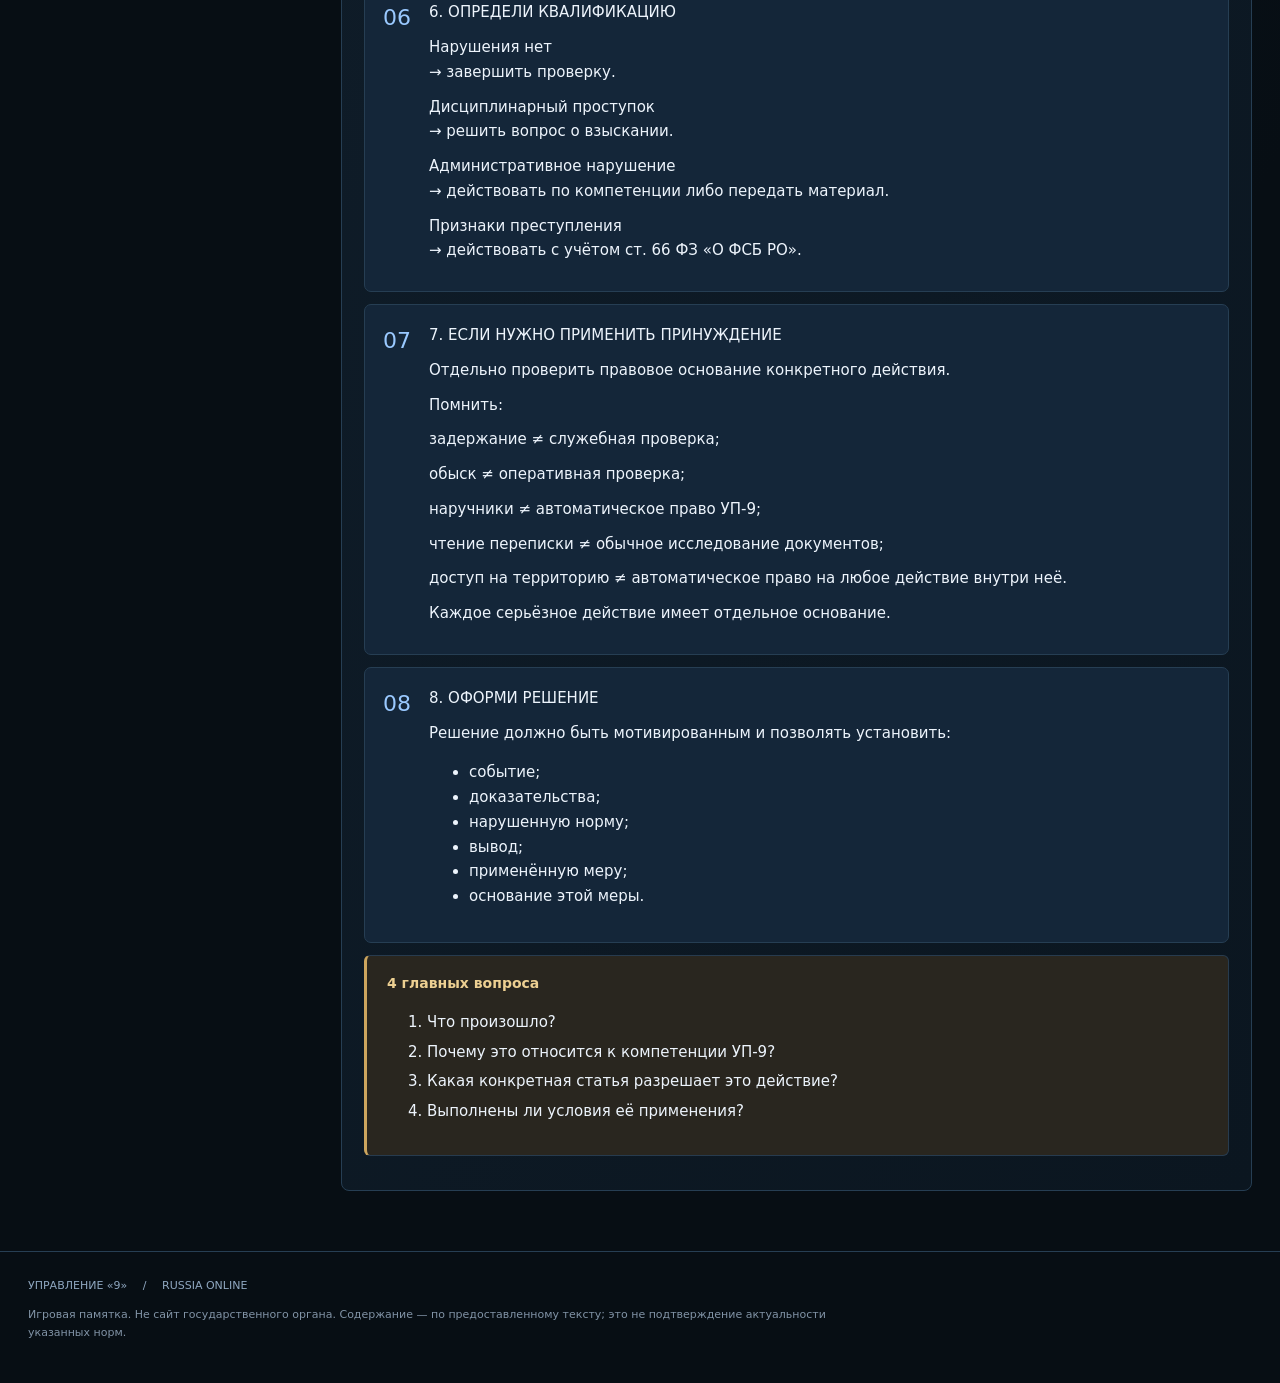
==== commit 296d9f03: "Match reference layout with architectural hero, SVG icons and semantic reading panels" ====
--- a/algorithm.html
+++ b/algorithm.html
@@ -1 +1 @@
-<!doctype html><html lang="ru"><head><meta charset="utf-8"><meta name="viewport" content="width=device-width,initial-scale=1"><meta name="description" content="Игровая памятка УП-9 Russia Online: основания, действия, ограничения."><title>Алгоритм · УП-9</title><link rel="icon" href="favicon.svg"><link rel="stylesheet" href="style.css?v=cards-20260924"><script defer src="data.js?v=cards-20260924"></script><script defer src="app.js?v=cards-20260924"></script></head><body><a class="skip" href="#main">К содержанию</a><header><div class="topbar"><a class="brand" href="index.html"><span class="emblem">9</span><span>УПРАВЛЕНИЕ «9»<small>Собственная безопасность ФСБ РО</small></span></a><button id="menu-toggle" aria-expanded="false" aria-controls="navigation">Меню ☰</button><nav id="navigation" aria-label="Основная навигация"><a href="index.html">Главная</a><a href="service-check.html">Служебная проверка</a><a href="operative-check.html">Оперативная проверка</a><a href="powers.html">Полномочия</a><a href="discipline.html">Дисциплина</a><a href="crime-sk.html">Преступление и СК</a><a href="algorithm.html" aria-current="page">Алгоритм</a></nav></div></header><main id="main"><div class="breadcrumbs"><a href="index.html">Главная</a><span>›</span>Алгоритм</div><div class="topic-heading"><a class="back" href="index.html" aria-label="Назад к темам">←</a><div><h1><span class="icon" aria-hidden="true">↳</span> Алгоритм</h1><p class="subtitle">Пошаговый порядок действий от получения информации до оформления результата.</p></div></div><section class="search-area" aria-label="Поиск по памятке"><label for="search">Найти действие, статью или правило</label><div class="search-box"><span aria-hidden="true">⌕</span><input id="search" type="search" placeholder="Например: телефон, ст 66, КПЗ…" autocomplete="off"><button id="clear-search" aria-label="Очистить поиск" type="button">×</button></div><p id="search-status" role="status">По всем темам и тексту памятки</p><div id="search-results" hidden></div></section><div class="workspace"><aside><label for="subsection-select">Подраздел</label><select id="subsection-select"><option value="section-36">Алгоритм сотрудника УП-9</option></select><nav class="subsections" aria-label="Подразделы"><a href="#section-36" data-section="section-36"><span>▤</span>Алгоритм сотрудника УП-9<b>›</b></a></nav></aside><div class="reading"><article class="material" id="section-36" tabindex="-1"><div class="article-heading"><span class="icon" aria-hidden="true">▤</span><h2>Алгоритм сотрудника УП-9</h2></div><div class="steps"><section class="step"><span>00</span><div><p>ПОСТУПИЛА ИНФОРМАЦИЯ О НАРУШЕНИИ</p></div></section><section class="step"><span>01</span><div><p>1. ОПРЕДЕЛИ, ОТНОСИТСЯ ЛИ СИТУАЦИЯ К КОМПЕТЕНЦИИ УП-9</p><p>Проверить:</p><ul><li>нарушение сотрудника ФСБ?</li><li>утечка?</li><li>коррупционный риск?</li><li>попытка вербовки?</li><li>другая внутренняя угроза?</li></ul></div></section><section class="step"><span>02</span><div><p>2. ОПРЕДЕЛИ ВИД ПРОВЕРКИ</p><p>Дисциплина / возможный служебный проступок<br>→ служебная проверка.</p><p>Оперативная информация / внутренняя угроза<br>→ проверить наличие основания по ст. 35 ФЗ «О ФСБ РО»<br>→ оперативная проверка.</p></div></section><section class="step"><span>03</span><div><p>3. СОБЕРИ МАТЕРИАЛЫ</p><p>Только законными способами.</p></div></section><section class="step"><span>04</span><div><p>4. ПОЛУЧИ ОБЪЯСНЕНИЕ</p><ul><li>предложить сотруднику предоставить объяснение;</li><li>предоставить возможность представить материалы в свою защиту;</li><li>при отказе зафиксировать отказ.</li></ul></div></section><section class="step"><span>05</span><div><p>5. УСТАНОВИ ФАКТЫ</p><p>Не «как кажется», а:</p><p>что произошло<br>→ какая норма нарушена<br>→ кто совершил<br>→ имеется ли вина<br>→ какие имеются доказательства за и против.</p></div></section><section class="step"><span>06</span><div><p>6. ОПРЕДЕЛИ КВАЛИФИКАЦИЮ</p><p>Нарушения нет<br>→ завершить проверку.</p><p>Дисциплинарный проступок<br>→ решить вопрос о взыскании.</p><p>Административное нарушение<br>→ действовать по компетенции либо передать материал.</p><p>Признаки преступления<br>→ действовать с учётом ст. 66 ФЗ «О ФСБ РО».</p></div></section><section class="step"><span>07</span><div><p>7. ЕСЛИ НУЖНО ПРИМЕНИТЬ ПРИНУЖДЕНИЕ</p><p>Отдельно проверить правовое основание конкретного действия.</p><p>Помнить:</p><p>задержание ≠ служебная проверка;</p><p>обыск ≠ оперативная проверка;</p><p>наручники ≠ автоматическое право УП-9;</p><p>чтение переписки ≠ обычное исследование документов;</p><p>доступ на территорию ≠ автоматическое право на любое действие внутри неё.</p><p>Каждое серьёзное действие имеет отдельное основание.</p></div></section><section class="step"><span>08</span><div><p>8. ОФОРМИ РЕШЕНИЕ</p><p>Решение должно быть мотивированным и позволять установить:</p><ul><li>событие;</li><li>доказательства;</li><li>нарушенную норму;</li><li>вывод;</li><li>применённую меру;</li><li>основание этой меры.</li></ul></div></section></div><section class="meaning amber"><h3>4 главных вопроса</h3><ol><li>Что произошло?</li><li>Почему это относится к компетенции УП-9?</li><li>Какая конкретная статья разрешает это действие?</li><li>Выполнены ли условия её применения?</li></ol></section></article></div></div></main><footer>УПРАВЛЕНИЕ «9» <span> / </span> RUSSIA ONLINE<p>Игровая памятка. Не сайт государственного органа. Содержание — по предоставленному тексту; это не подтверждение актуальности указанных норм.</p></footer><noscript><p class="nojs">Для поиска включите JavaScript. Все материалы доступны ниже.</p></noscript></body></html>+<!doctype html><html lang="ru"><head><meta charset="utf-8"><meta name="viewport" content="width=device-width,initial-scale=1"><meta name="description" content="Игровая памятка УП-9 Russia Online: основания, действия, ограничения."><title>Алгоритм · УП-9</title><link rel="icon" href="favicon.svg"><link rel="stylesheet" href="style.css?v=reference-20260925"><script defer src="data.js?v=reference-20260925"></script><script defer src="app.js?v=reference-20260925"></script></head><body><a class="skip" href="#main">К содержанию</a><header><div class="topbar"><a class="brand" href="index.html"><span class="emblem"><svg viewBox="0 0 24 24" fill="none" stroke="currentColor" stroke-width="1.7" stroke-linecap="round" stroke-linejoin="round" aria-hidden="true"><path d="m12 2 8 3v6c0 5-8 11-8 11S4 16 4 11V5z"/><path d="M12 7v8m-3-4 3 4 3-4"/></svg></span><span>УПРАВЛЕНИЕ «9»<small>Собственная безопасность ФСБ РО</small></span></a><button id="menu-toggle" aria-expanded="false" aria-controls="navigation">Меню ☰</button><nav id="navigation" aria-label="Основная навигация"><a href="index.html">Главная</a><a href="service-check.html">Служебная проверка</a><a href="operative-check.html">Оперативная проверка</a><a href="powers.html">Полномочия</a><a href="discipline.html">Дисциплина</a><a href="crime-sk.html">Преступление и СК</a><a href="algorithm.html" aria-current="page">Алгоритм</a></nav></div></header><main id="main"><div class="breadcrumbs"><a href="index.html">Главная</a><span>›</span>Алгоритм</div><div class="topic-heading"><a class="back" href="index.html" aria-label="Назад к темам">←</a><div><h1><span class="icon" aria-hidden="true"><svg viewBox="0 0 24 24" fill="none" stroke="currentColor" stroke-width="1.7" stroke-linecap="round" stroke-linejoin="round" aria-hidden="true"><path d="M4 5h5v5h6v5h5M4 3v4M18 13l3 2-3 2M4 20h9"/></svg></span> Алгоритм</h1><p class="subtitle">Пошаговый порядок действий от получения информации до оформления результата.</p></div></div><section class="search-area" aria-label="Поиск по памятке"><label for="search">Найти действие, статью или правило</label><div class="search-box"><span aria-hidden="true">⌕</span><input id="search" type="search" placeholder="Например: телефон, ст 66, КПЗ…" autocomplete="off"><button id="clear-search" aria-label="Очистить поиск" type="button">×</button></div><p id="search-status" role="status">По всем темам и тексту памятки</p><div id="search-results" hidden></div></section><div class="workspace"><aside><label for="subsection-select">Подраздел</label><select id="subsection-select"><option value="section-36">Алгоритм сотрудника УП-9</option></select><nav class="subsections" aria-label="Подразделы"><a href="#section-36" data-section="section-36"><span class="side-icon"><svg viewBox="0 0 24 24" fill="none" stroke="currentColor" stroke-width="1.7" stroke-linecap="round" stroke-linejoin="round" aria-hidden="true"><path d="M6 3h8l4 4v14H6z"/><path d="M14 3v5h4M9 12h6M9 16h6"/></svg></span>Алгоритм сотрудника УП-9<b>›</b></a></nav></aside><div class="reading"><article class="material" id="section-36" tabindex="-1"><div class="article-heading"><span class="icon" aria-hidden="true"><svg viewBox="0 0 24 24" fill="none" stroke="currentColor" stroke-width="1.7" stroke-linecap="round" stroke-linejoin="round" aria-hidden="true"><path d="M6 3h8l4 4v14H6z"/><path d="M14 3v5h4M9 12h6M9 16h6"/></svg></span><h2>Алгоритм сотрудника УП-9</h2></div><div class="steps"><section class="step"><span>00</span><div><p>ПОСТУПИЛА ИНФОРМАЦИЯ О НАРУШЕНИИ</p></div></section><section class="step"><span>01</span><div><p>1. ОПРЕДЕЛИ, ОТНОСИТСЯ ЛИ СИТУАЦИЯ К КОМПЕТЕНЦИИ УП-9</p><p>Проверить:</p><ul><li>нарушение сотрудника ФСБ?</li><li>утечка?</li><li>коррупционный риск?</li><li>попытка вербовки?</li><li>другая внутренняя угроза?</li></ul></div></section><section class="step"><span>02</span><div><p>2. ОПРЕДЕЛИ ВИД ПРОВЕРКИ</p><p>Дисциплина / возможный служебный проступок<br>→ служебная проверка.</p><p>Оперативная информация / внутренняя угроза<br>→ проверить наличие основания по ст. 35 ФЗ «О ФСБ РО»<br>→ оперативная проверка.</p></div></section><section class="step"><span>03</span><div><p>3. СОБЕРИ МАТЕРИАЛЫ</p><p>Только законными способами.</p></div></section><section class="step"><span>04</span><div><p>4. ПОЛУЧИ ОБЪЯСНЕНИЕ</p><ul><li>предложить сотруднику предоставить объяснение;</li><li>предоставить возможность представить материалы в свою защиту;</li><li>при отказе зафиксировать отказ.</li></ul></div></section><section class="step"><span>05</span><div><p>5. УСТАНОВИ ФАКТЫ</p><p>Не «как кажется», а:</p><p>что произошло<br>→ какая норма нарушена<br>→ кто совершил<br>→ имеется ли вина<br>→ какие имеются доказательства за и против.</p></div></section><section class="step"><span>06</span><div><p>6. ОПРЕДЕЛИ КВАЛИФИКАЦИЮ</p><p>Нарушения нет<br>→ завершить проверку.</p><p>Дисциплинарный проступок<br>→ решить вопрос о взыскании.</p><p>Административное нарушение<br>→ действовать по компетенции либо передать материал.</p><p>Признаки преступления<br>→ действовать с учётом ст. 66 ФЗ «О ФСБ РО».</p></div></section><section class="step"><span>07</span><div><p>7. ЕСЛИ НУЖНО ПРИМЕНИТЬ ПРИНУЖДЕНИЕ</p><p>Отдельно проверить правовое основание конкретного действия.</p><p>Помнить:</p><p>задержание ≠ служебная проверка;</p><p>обыск ≠ оперативная проверка;</p><p>наручники ≠ автоматическое право УП-9;</p><p>чтение переписки ≠ обычное исследование документов;</p><p>доступ на территорию ≠ автоматическое право на любое действие внутри неё.</p><p>Каждое серьёзное действие имеет отдельное основание.</p></div></section><section class="step"><span>08</span><div><p>8. ОФОРМИ РЕШЕНИЕ</p><p>Решение должно быть мотивированным и позволять установить:</p><ul><li>событие;</li><li>доказательства;</li><li>нарушенную норму;</li><li>вывод;</li><li>применённую меру;</li><li>основание этой меры.</li></ul></div></section></div><section class="meaning amber"><h3>4 главных вопроса</h3><ol><li>Что произошло?</li><li>Почему это относится к компетенции УП-9?</li><li>Какая конкретная статья разрешает это действие?</li><li>Выполнены ли условия её применения?</li></ol></section></article></div></div></main><footer>УПРАВЛЕНИЕ «9» <span> / </span> RUSSIA ONLINE<p>Игровая памятка. Не сайт государственного органа. Содержание — по предоставленному тексту; это не подтверждение актуальности указанных норм.</p></footer><noscript><p class="nojs">Для поиска включите JavaScript. Все материалы доступны ниже.</p></noscript></body></html>
--- a/style.css
+++ b/style.css
@@ -2,3 +2,7 @@
 @media(max-width:1199px){.topic-grid{grid-template-columns:repeat(3,minmax(0,1fr))}.topic-card,.topic-card:nth-child(-n+5){grid-column:auto}.topbar nav{gap:10px;font-size:11px}.workspace{grid-template-columns:245px minmax(0,1fr)}}
 @media(max-width:900px){.topbar{flex-wrap:wrap}#menu-toggle{display:block;background:#15283b;border:1px solid var(--line);color:#edf4fc;border-radius:6px;padding:7px 12px}.topbar nav{display:none;flex-basis:100%;flex-wrap:wrap}.topbar nav.open{display:flex}.workspace{grid-template-columns:220px minmax(0,1fr)}}
 @media(max-width:650px){main,footer{padding-left:16px;padding-right:16px}.topbar{padding:14px 16px}.brand{font-size:11px}.brand small{font-size:9px}.hero{padding:30px 0 20px}.hero h1{font-size:34px}.hero-art{left:30%;opacity:.55}.subtitle{font-size:16px}.principle{font-size:12px;gap:5px 8px;padding:12px}.topic-grid{grid-template-columns:repeat(2,minmax(0,1fr));gap:10px}.topic-card{padding:17px 13px 32px;min-height:220px}.topic-card h3{font-size:14px}.card-top{gap:12px}.workspace{display:block}.workspace aside{position:static;margin-bottom:16px}.workspace aside label{display:block;font-size:12px;color:var(--muted);margin-bottom:6px}.workspace select{display:block;width:100%;min-width:0;padding:12px;background:#162b40;color:#edf4fc;border:1px solid #4d759b;border-radius:6px}.subsections{display:none}.material{padding:15px}.meaning{padding:14px}.topic-heading{gap:12px}.topic-heading h1{font-size:27px}.topic-heading .icon{display:none}.topic-heading .subtitle{font-size:13px}.article-heading h2{font-size:21px}.search-box input{font-size:14px;padding:12px 10px}.step{gap:10px;padding:12px}}
+/* Reference layout: architectural header, consistent icons, readable semantic panels. */
+body{background:radial-gradient(ellipse at 72% 8%,#11263650,transparent 48%),#070e14}.topbar{padding-top:15px;padding-bottom:15px}main,footer{max-width:1340px}.hero{min-height:315px;padding:48px 20px 30px}.hero-art{inset:0 -28px 0 36%;opacity:.9;mask-image:linear-gradient(90deg,transparent,#000 48%);background:none;display:block}.hero-art>svg{width:100%;height:100%;object-fit:cover}.hero:after{content:'';position:absolute;inset:0;z-index:-1;background:linear-gradient(0deg,#080f16,transparent 48%)}.hero h1{font-size:46px;max-width:750px;text-shadow:0 3px 22px #000}.hero .subtitle{font-size:21px}.eyebrow{display:none}.principle{margin-top:6px;background:#0d1a28ce;border-color:#4b7097;box-shadow:0 0 16px #3c7ac11a}.icon svg{display:block;width:30px;height:30px}.emblem{border:none;padding:0;width:36px;height:42px}.emblem svg{width:100%;height:100%}.topic-card{background:linear-gradient(130deg,#122131,#0c1620);min-height:205px;padding:20px 18px 32px;box-shadow:inset 0 1px #6e9bc208}.topic-card h3{margin-top:16px}.topic-grid{gap:13px}.search-area{margin-top:9px}.search-area>label{position:absolute;width:1px;height:1px;overflow:hidden;clip-path:inset(50%)}#search-status{margin-top:5px;min-height:18px}.section-head{margin-top:0}.topic-heading .icon{display:inline-block;vertical-align:middle;margin-right:10px}.topic-heading .icon svg{width:43px;height:46px}.workspace{grid-template-columns:290px minmax(0,1fr);gap:23px}.subsections a{min-height:65px;padding:15px 18px;font-size:14px;background:linear-gradient(110deg,#122130,#0c1721)}.side-icon{flex-shrink:0;width:22px;height:24px;color:#a2c5f1}.side-icon svg{width:22px;height:24px}.material{padding:22px;background:linear-gradient(120deg,#101e2b,#0b1620)}.answer-stack{display:grid;gap:10px}.answer-block{display:grid;grid-template-columns:38px minmax(0,1fr);gap:13px;border:1px solid #263747;border-radius:7px;padding:16px;background:linear-gradient(110deg,#172635,#12202c)}.answer-block h3{margin:0 0 6px;font-size:14px}.answer-block p{margin:0;color:#c3d0dc;font-size:14px;line-height:1.7}.block-icon{width:32px;height:32px;display:grid;place-items:center;border-radius:7px;background:#ffffff06}.block-icon svg{width:25px;height:25px}.answer-block.green{color:#7ce4aa}.answer-block.green .block-icon{background:#19513366}.answer-block.blue{color:#9dc8ff}.answer-block.blue .block-icon{background:#224e8466}.answer-block.amber{color:#e8be70}.answer-block.amber .block-icon{background:#61441a66}.answer-block.purple{color:#bd9aec}.answer-block.purple .block-icon{background:#49327266}.answer-block.red{color:#f19aa3}.answer-block.red .block-icon{background:#70323c66}.full-text{margin-top:19px;border-top:1px solid #283c4e;padding-top:15px}.full-text>summary{cursor:pointer;color:#9eb6ce;font-size:13px}.intro-note{margin-top:25px}.article-heading{margin-bottom:18px}.topic-heading{margin-bottom:22px}.topic-heading+.search-area{margin-bottom:20px}
+@media(max-width:900px){.workspace{grid-template-columns:235px minmax(0,1fr)}.hero h1{font-size:40px}.topbar nav{font-size:12px}}
+@media(max-width:650px){.hero{min-height:290px;padding:34px 0 24px}.hero h1{font-size:33px}.hero .subtitle{font-size:16px}.hero-art{inset:0 -16px 0 14%;opacity:.45}.principle{font-size:12px}.topic-card{padding:17px 13px 30px;min-height:215px}.workspace{display:block}.topic-heading .icon{display:none}.answer-block{grid-template-columns:28px minmax(0,1fr);gap:10px;padding:13px 10px}.block-icon{width:27px;height:29px}.block-icon svg{width:22px;height:22px}.answer-block p{font-size:13px}.material{padding:14px}.article-heading h2{font-size:21px}.hero h1{max-width:360px}}
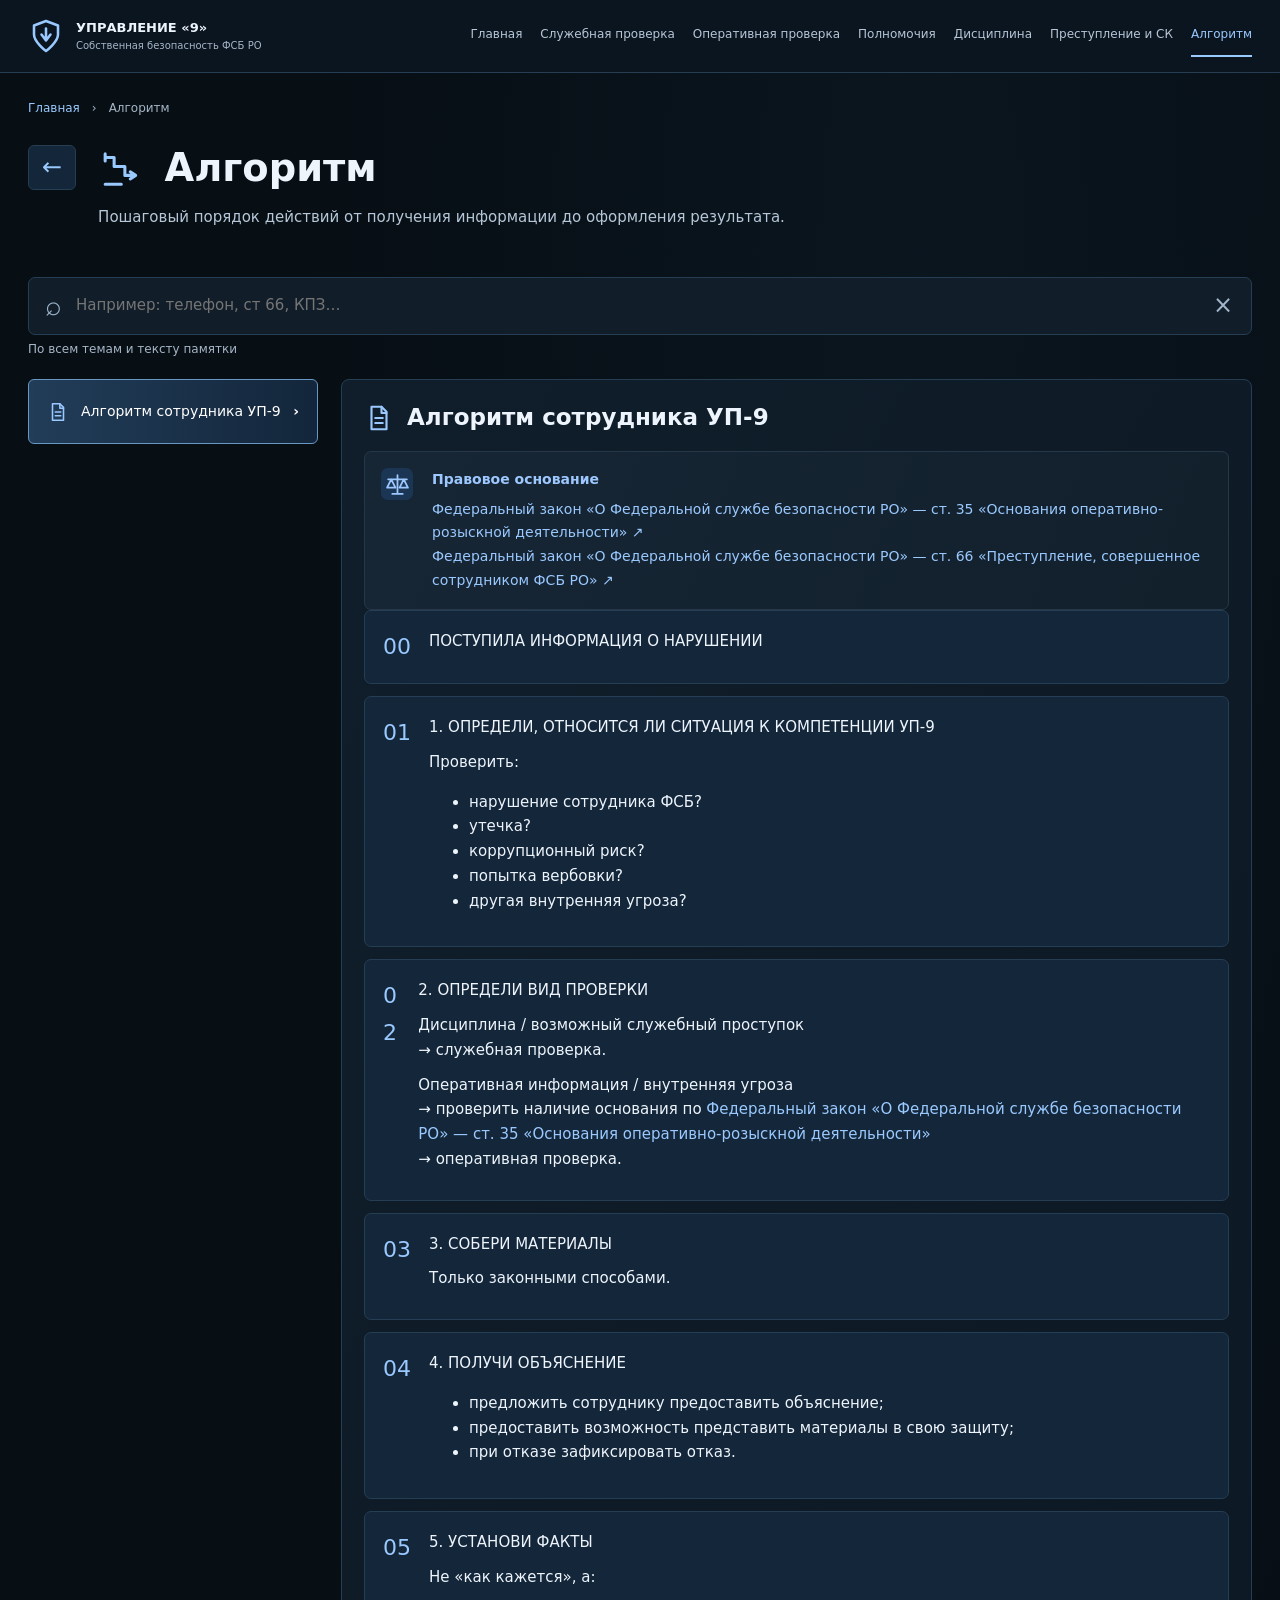
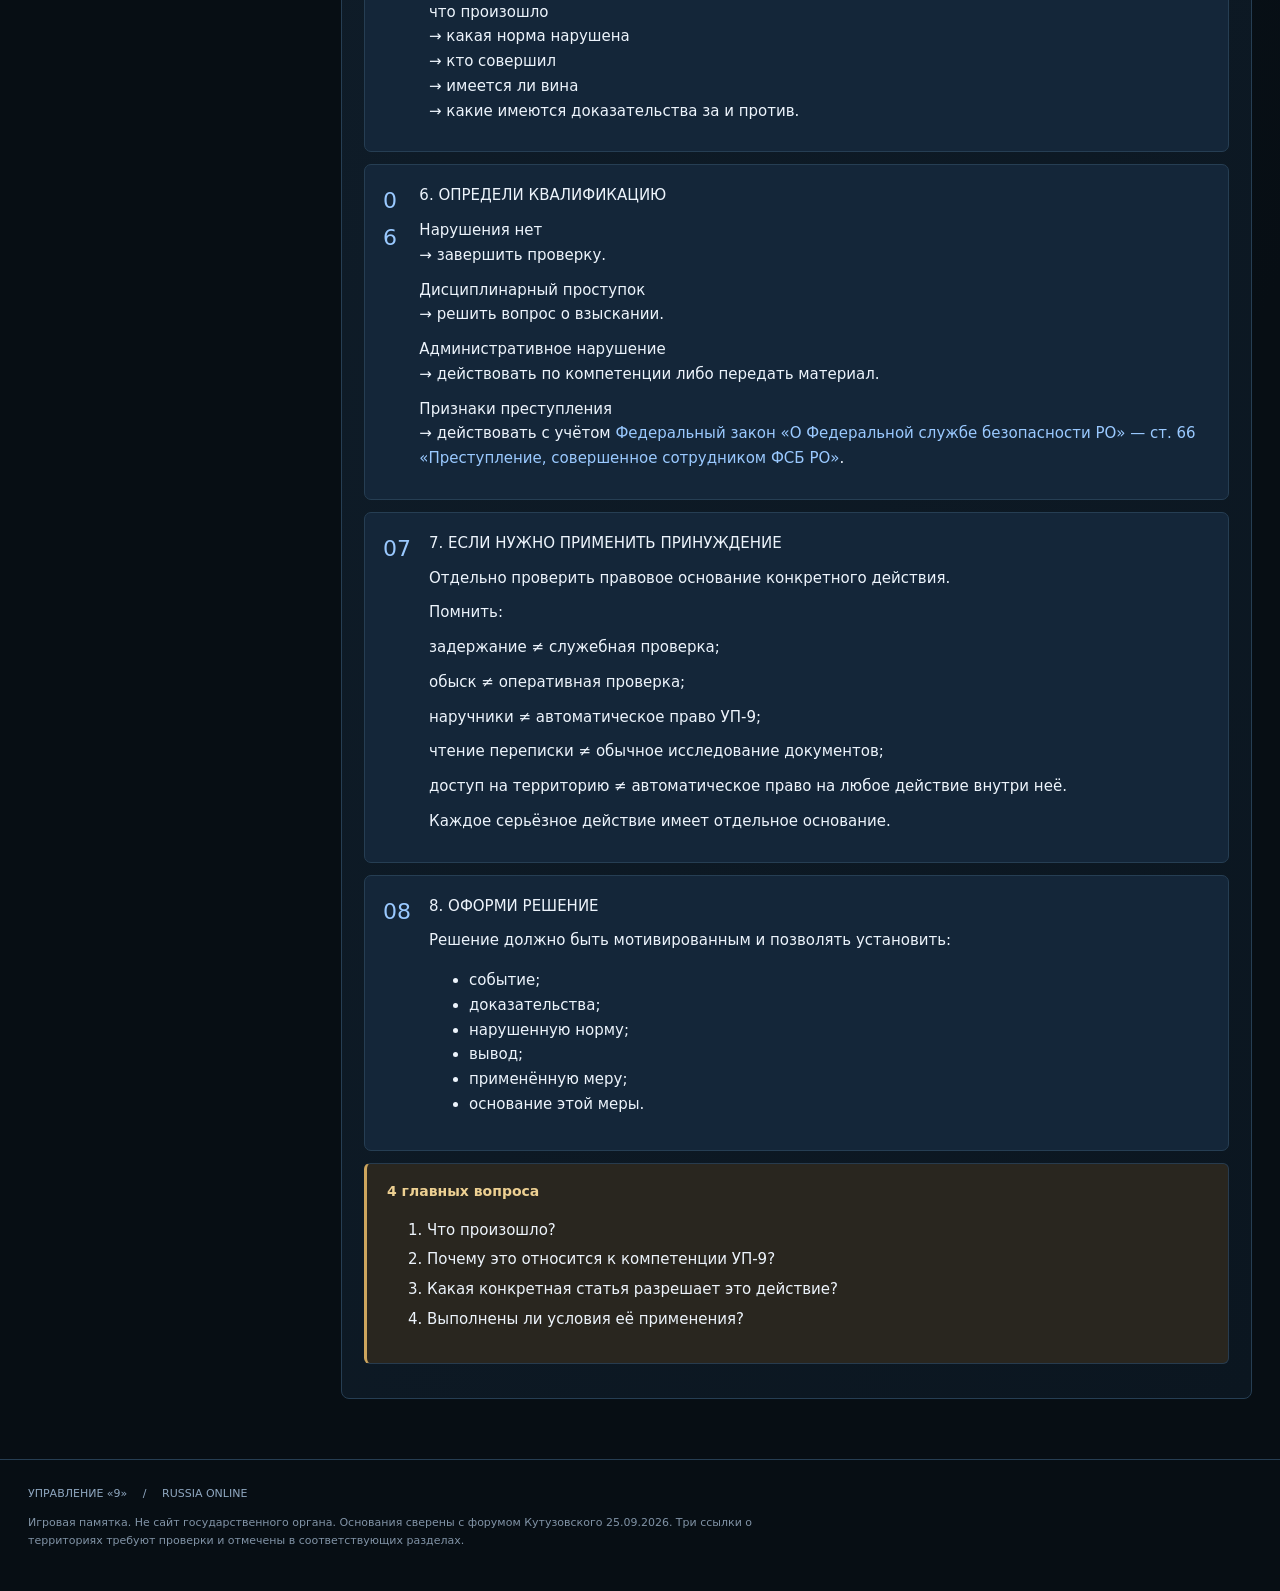
==== commit 3d3d57b2: "Verify all legal bases against Kutuzovsky forum and flag missing territory articles" ====
--- a/algorithm.html
+++ b/algorithm.html
@@ -1 +1 @@
-<!doctype html><html lang="ru"><head><meta charset="utf-8"><meta name="viewport" content="width=device-width,initial-scale=1"><meta name="description" content="Игровая памятка УП-9 Russia Online: основания, действия, ограничения."><title>Алгоритм · УП-9</title><link rel="icon" href="favicon.svg"><link rel="stylesheet" href="style.css?v=reference-20260925"><script defer src="data.js?v=reference-20260925"></script><script defer src="app.js?v=reference-20260925"></script></head><body><a class="skip" href="#main">К содержанию</a><header><div class="topbar"><a class="brand" href="index.html"><span class="emblem"><svg viewBox="0 0 24 24" fill="none" stroke="currentColor" stroke-width="1.7" stroke-linecap="round" stroke-linejoin="round" aria-hidden="true"><path d="m12 2 8 3v6c0 5-8 11-8 11S4 16 4 11V5z"/><path d="M12 7v8m-3-4 3 4 3-4"/></svg></span><span>УПРАВЛЕНИЕ «9»<small>Собственная безопасность ФСБ РО</small></span></a><button id="menu-toggle" aria-expanded="false" aria-controls="navigation">Меню ☰</button><nav id="navigation" aria-label="Основная навигация"><a href="index.html">Главная</a><a href="service-check.html">Служебная проверка</a><a href="operative-check.html">Оперативная проверка</a><a href="powers.html">Полномочия</a><a href="discipline.html">Дисциплина</a><a href="crime-sk.html">Преступление и СК</a><a href="algorithm.html" aria-current="page">Алгоритм</a></nav></div></header><main id="main"><div class="breadcrumbs"><a href="index.html">Главная</a><span>›</span>Алгоритм</div><div class="topic-heading"><a class="back" href="index.html" aria-label="Назад к темам">←</a><div><h1><span class="icon" aria-hidden="true"><svg viewBox="0 0 24 24" fill="none" stroke="currentColor" stroke-width="1.7" stroke-linecap="round" stroke-linejoin="round" aria-hidden="true"><path d="M4 5h5v5h6v5h5M4 3v4M18 13l3 2-3 2M4 20h9"/></svg></span> Алгоритм</h1><p class="subtitle">Пошаговый порядок действий от получения информации до оформления результата.</p></div></div><section class="search-area" aria-label="Поиск по памятке"><label for="search">Найти действие, статью или правило</label><div class="search-box"><span aria-hidden="true">⌕</span><input id="search" type="search" placeholder="Например: телефон, ст 66, КПЗ…" autocomplete="off"><button id="clear-search" aria-label="Очистить поиск" type="button">×</button></div><p id="search-status" role="status">По всем темам и тексту памятки</p><div id="search-results" hidden></div></section><div class="workspace"><aside><label for="subsection-select">Подраздел</label><select id="subsection-select"><option value="section-36">Алгоритм сотрудника УП-9</option></select><nav class="subsections" aria-label="Подразделы"><a href="#section-36" data-section="section-36"><span class="side-icon"><svg viewBox="0 0 24 24" fill="none" stroke="currentColor" stroke-width="1.7" stroke-linecap="round" stroke-linejoin="round" aria-hidden="true"><path d="M6 3h8l4 4v14H6z"/><path d="M14 3v5h4M9 12h6M9 16h6"/></svg></span>Алгоритм сотрудника УП-9<b>›</b></a></nav></aside><div class="reading"><article class="material" id="section-36" tabindex="-1"><div class="article-heading"><span class="icon" aria-hidden="true"><svg viewBox="0 0 24 24" fill="none" stroke="currentColor" stroke-width="1.7" stroke-linecap="round" stroke-linejoin="round" aria-hidden="true"><path d="M6 3h8l4 4v14H6z"/><path d="M14 3v5h4M9 12h6M9 16h6"/></svg></span><h2>Алгоритм сотрудника УП-9</h2></div><div class="steps"><section class="step"><span>00</span><div><p>ПОСТУПИЛА ИНФОРМАЦИЯ О НАРУШЕНИИ</p></div></section><section class="step"><span>01</span><div><p>1. ОПРЕДЕЛИ, ОТНОСИТСЯ ЛИ СИТУАЦИЯ К КОМПЕТЕНЦИИ УП-9</p><p>Проверить:</p><ul><li>нарушение сотрудника ФСБ?</li><li>утечка?</li><li>коррупционный риск?</li><li>попытка вербовки?</li><li>другая внутренняя угроза?</li></ul></div></section><section class="step"><span>02</span><div><p>2. ОПРЕДЕЛИ ВИД ПРОВЕРКИ</p><p>Дисциплина / возможный служебный проступок<br>→ служебная проверка.</p><p>Оперативная информация / внутренняя угроза<br>→ проверить наличие основания по ст. 35 ФЗ «О ФСБ РО»<br>→ оперативная проверка.</p></div></section><section class="step"><span>03</span><div><p>3. СОБЕРИ МАТЕРИАЛЫ</p><p>Только законными способами.</p></div></section><section class="step"><span>04</span><div><p>4. ПОЛУЧИ ОБЪЯСНЕНИЕ</p><ul><li>предложить сотруднику предоставить объяснение;</li><li>предоставить возможность представить материалы в свою защиту;</li><li>при отказе зафиксировать отказ.</li></ul></div></section><section class="step"><span>05</span><div><p>5. УСТАНОВИ ФАКТЫ</p><p>Не «как кажется», а:</p><p>что произошло<br>→ какая норма нарушена<br>→ кто совершил<br>→ имеется ли вина<br>→ какие имеются доказательства за и против.</p></div></section><section class="step"><span>06</span><div><p>6. ОПРЕДЕЛИ КВАЛИФИКАЦИЮ</p><p>Нарушения нет<br>→ завершить проверку.</p><p>Дисциплинарный проступок<br>→ решить вопрос о взыскании.</p><p>Административное нарушение<br>→ действовать по компетенции либо передать материал.</p><p>Признаки преступления<br>→ действовать с учётом ст. 66 ФЗ «О ФСБ РО».</p></div></section><section class="step"><span>07</span><div><p>7. ЕСЛИ НУЖНО ПРИМЕНИТЬ ПРИНУЖДЕНИЕ</p><p>Отдельно проверить правовое основание конкретного действия.</p><p>Помнить:</p><p>задержание ≠ служебная проверка;</p><p>обыск ≠ оперативная проверка;</p><p>наручники ≠ автоматическое право УП-9;</p><p>чтение переписки ≠ обычное исследование документов;</p><p>доступ на территорию ≠ автоматическое право на любое действие внутри неё.</p><p>Каждое серьёзное действие имеет отдельное основание.</p></div></section><section class="step"><span>08</span><div><p>8. ОФОРМИ РЕШЕНИЕ</p><p>Решение должно быть мотивированным и позволять установить:</p><ul><li>событие;</li><li>доказательства;</li><li>нарушенную норму;</li><li>вывод;</li><li>применённую меру;</li><li>основание этой меры.</li></ul></div></section></div><section class="meaning amber"><h3>4 главных вопроса</h3><ol><li>Что произошло?</li><li>Почему это относится к компетенции УП-9?</li><li>Какая конкретная статья разрешает это действие?</li><li>Выполнены ли условия её применения?</li></ol></section></article></div></div></main><footer>УПРАВЛЕНИЕ «9» <span> / </span> RUSSIA ONLINE<p>Игровая памятка. Не сайт государственного органа. Содержание — по предоставленному тексту; это не подтверждение актуальности указанных норм.</p></footer><noscript><p class="nojs">Для поиска включите JavaScript. Все материалы доступны ниже.</p></noscript></body></html>+<!doctype html><html lang="ru"><head><meta charset="utf-8"><meta name="viewport" content="width=device-width,initial-scale=1"><meta name="description" content="Игровая памятка УП-9 Russia Online: основания, действия, ограничения."><title>Алгоритм · УП-9</title><link rel="icon" href="favicon.svg"><link rel="stylesheet" href="style.css?v=legal-20260925"><script defer src="data.js?v=legal-20260925"></script><script defer src="app.js?v=legal-20260925"></script></head><body><a class="skip" href="#main">К содержанию</a><header><div class="topbar"><a class="brand" href="index.html"><span class="emblem"><svg viewBox="0 0 24 24" fill="none" stroke="currentColor" stroke-width="1.7" stroke-linecap="round" stroke-linejoin="round" aria-hidden="true"><path d="m12 2 8 3v6c0 5-8 11-8 11S4 16 4 11V5z"/><path d="M12 7v8m-3-4 3 4 3-4"/></svg></span><span>УПРАВЛЕНИЕ «9»<small>Собственная безопасность ФСБ РО</small></span></a><button id="menu-toggle" aria-expanded="false" aria-controls="navigation">Меню ☰</button><nav id="navigation" aria-label="Основная навигация"><a href="index.html">Главная</a><a href="service-check.html">Служебная проверка</a><a href="operative-check.html">Оперативная проверка</a><a href="powers.html">Полномочия</a><a href="discipline.html">Дисциплина</a><a href="crime-sk.html">Преступление и СК</a><a href="algorithm.html" aria-current="page">Алгоритм</a></nav></div></header><main id="main"><div class="breadcrumbs"><a href="index.html">Главная</a><span>›</span>Алгоритм</div><div class="topic-heading"><a class="back" href="index.html" aria-label="Назад к темам">←</a><div><h1><span class="icon" aria-hidden="true"><svg viewBox="0 0 24 24" fill="none" stroke="currentColor" stroke-width="1.7" stroke-linecap="round" stroke-linejoin="round" aria-hidden="true"><path d="M4 5h5v5h6v5h5M4 3v4M18 13l3 2-3 2M4 20h9"/></svg></span> Алгоритм</h1><p class="subtitle">Пошаговый порядок действий от получения информации до оформления результата.</p></div></div><section class="search-area" aria-label="Поиск по памятке"><label for="search">Найти действие, статью или правило</label><div class="search-box"><span aria-hidden="true">⌕</span><input id="search" type="search" placeholder="Например: телефон, ст 66, КПЗ…" autocomplete="off"><button id="clear-search" aria-label="Очистить поиск" type="button">×</button></div><p id="search-status" role="status">По всем темам и тексту памятки</p><div id="search-results" hidden></div></section><div class="workspace"><aside><label for="subsection-select">Подраздел</label><select id="subsection-select"><option value="section-36">Алгоритм сотрудника УП-9</option></select><nav class="subsections" aria-label="Подразделы"><a href="#section-36" data-section="section-36"><span class="side-icon"><svg viewBox="0 0 24 24" fill="none" stroke="currentColor" stroke-width="1.7" stroke-linecap="round" stroke-linejoin="round" aria-hidden="true"><path d="M6 3h8l4 4v14H6z"/><path d="M14 3v5h4M9 12h6M9 16h6"/></svg></span>Алгоритм сотрудника УП-9<b>›</b></a></nav></aside><div class="reading"><article class="material" id="section-36" tabindex="-1"><div class="article-heading"><span class="icon" aria-hidden="true"><svg viewBox="0 0 24 24" fill="none" stroke="currentColor" stroke-width="1.7" stroke-linecap="round" stroke-linejoin="round" aria-hidden="true"><path d="M6 3h8l4 4v14H6z"/><path d="M14 3v5h4M9 12h6M9 16h6"/></svg></span><h2>Алгоритм сотрудника УП-9</h2></div><section class="answer-block blue"><span class="block-icon"><svg viewBox="0 0 24 24" fill="none" stroke="currentColor" stroke-width="1.7" stroke-linecap="round" stroke-linejoin="round" aria-hidden="true"><path d="M12 3v18M7 21h10M3 7h18M6 7l-4 8h8zm12 0-4 8h8z"/></svg></span><div><h3>Правовое основание</h3><p><a href="https://forum.russia.online/threads/federal-nyi-zakon-o-federal-noi-sluzhbe-bezopasnosti-ro.5310/" target="_blank" rel="noopener noreferrer">Федеральный закон «О Федеральной службе безопасности РО» — ст. 35 «Основания оперативно-розыскной деятельности» ↗</a></p><p><a href="https://forum.russia.online/threads/federal-nyi-zakon-o-federal-noi-sluzhbe-bezopasnosti-ro.5310/" target="_blank" rel="noopener noreferrer">Федеральный закон «О Федеральной службе безопасности РО» — ст. 66 «Преступление, совершенное сотрудником ФСБ РО» ↗</a></p></div></section><div class="steps"><section class="step"><span>00</span><div><p>ПОСТУПИЛА ИНФОРМАЦИЯ О НАРУШЕНИИ</p></div></section><section class="step"><span>01</span><div><p>1. ОПРЕДЕЛИ, ОТНОСИТСЯ ЛИ СИТУАЦИЯ К КОМПЕТЕНЦИИ УП-9</p><p>Проверить:</p><ul><li>нарушение сотрудника ФСБ?</li><li>утечка?</li><li>коррупционный риск?</li><li>попытка вербовки?</li><li>другая внутренняя угроза?</li></ul></div></section><section class="step"><span>02</span><div><p>2. ОПРЕДЕЛИ ВИД ПРОВЕРКИ</p><p>Дисциплина / возможный служебный проступок<br>→ служебная проверка.</p><p>Оперативная информация / внутренняя угроза<br>→ проверить наличие основания по <a href="https://forum.russia.online/threads/federal-nyi-zakon-o-federal-noi-sluzhbe-bezopasnosti-ro.5310/" target="_blank" rel="noopener noreferrer">Федеральный закон «О Федеральной службе безопасности РО» — ст. 35 «Основания оперативно-розыскной деятельности»</a><br>→ оперативная проверка.</p></div></section><section class="step"><span>03</span><div><p>3. СОБЕРИ МАТЕРИАЛЫ</p><p>Только законными способами.</p></div></section><section class="step"><span>04</span><div><p>4. ПОЛУЧИ ОБЪЯСНЕНИЕ</p><ul><li>предложить сотруднику предоставить объяснение;</li><li>предоставить возможность представить материалы в свою защиту;</li><li>при отказе зафиксировать отказ.</li></ul></div></section><section class="step"><span>05</span><div><p>5. УСТАНОВИ ФАКТЫ</p><p>Не «как кажется», а:</p><p>что произошло<br>→ какая норма нарушена<br>→ кто совершил<br>→ имеется ли вина<br>→ какие имеются доказательства за и против.</p></div></section><section class="step"><span>06</span><div><p>6. ОПРЕДЕЛИ КВАЛИФИКАЦИЮ</p><p>Нарушения нет<br>→ завершить проверку.</p><p>Дисциплинарный проступок<br>→ решить вопрос о взыскании.</p><p>Административное нарушение<br>→ действовать по компетенции либо передать материал.</p><p>Признаки преступления<br>→ действовать с учётом <a href="https://forum.russia.online/threads/federal-nyi-zakon-o-federal-noi-sluzhbe-bezopasnosti-ro.5310/" target="_blank" rel="noopener noreferrer">Федеральный закон «О Федеральной службе безопасности РО» — ст. 66 «Преступление, совершенное сотрудником ФСБ РО»</a>.</p></div></section><section class="step"><span>07</span><div><p>7. ЕСЛИ НУЖНО ПРИМЕНИТЬ ПРИНУЖДЕНИЕ</p><p>Отдельно проверить правовое основание конкретного действия.</p><p>Помнить:</p><p>задержание ≠ служебная проверка;</p><p>обыск ≠ оперативная проверка;</p><p>наручники ≠ автоматическое право УП-9;</p><p>чтение переписки ≠ обычное исследование документов;</p><p>доступ на территорию ≠ автоматическое право на любое действие внутри неё.</p><p>Каждое серьёзное действие имеет отдельное основание.</p></div></section><section class="step"><span>08</span><div><p>8. ОФОРМИ РЕШЕНИЕ</p><p>Решение должно быть мотивированным и позволять установить:</p><ul><li>событие;</li><li>доказательства;</li><li>нарушенную норму;</li><li>вывод;</li><li>применённую меру;</li><li>основание этой меры.</li></ul></div></section></div><section class="meaning amber"><h3>4 главных вопроса</h3><ol><li>Что произошло?</li><li>Почему это относится к компетенции УП-9?</li><li>Какая конкретная статья разрешает это действие?</li><li>Выполнены ли условия её применения?</li></ol></section></article></div></div></main><footer>УПРАВЛЕНИЕ «9» <span> / </span> RUSSIA ONLINE<p>Игровая памятка. Не сайт государственного органа. Основания сверены с форумом Кутузовского 25.09.2026. Три ссылки о территориях требуют проверки и отмечены в соответствующих разделах.</p></footer><noscript><p class="nojs">Для поиска включите JavaScript. Все материалы доступны ниже.</p></noscript></body></html>
